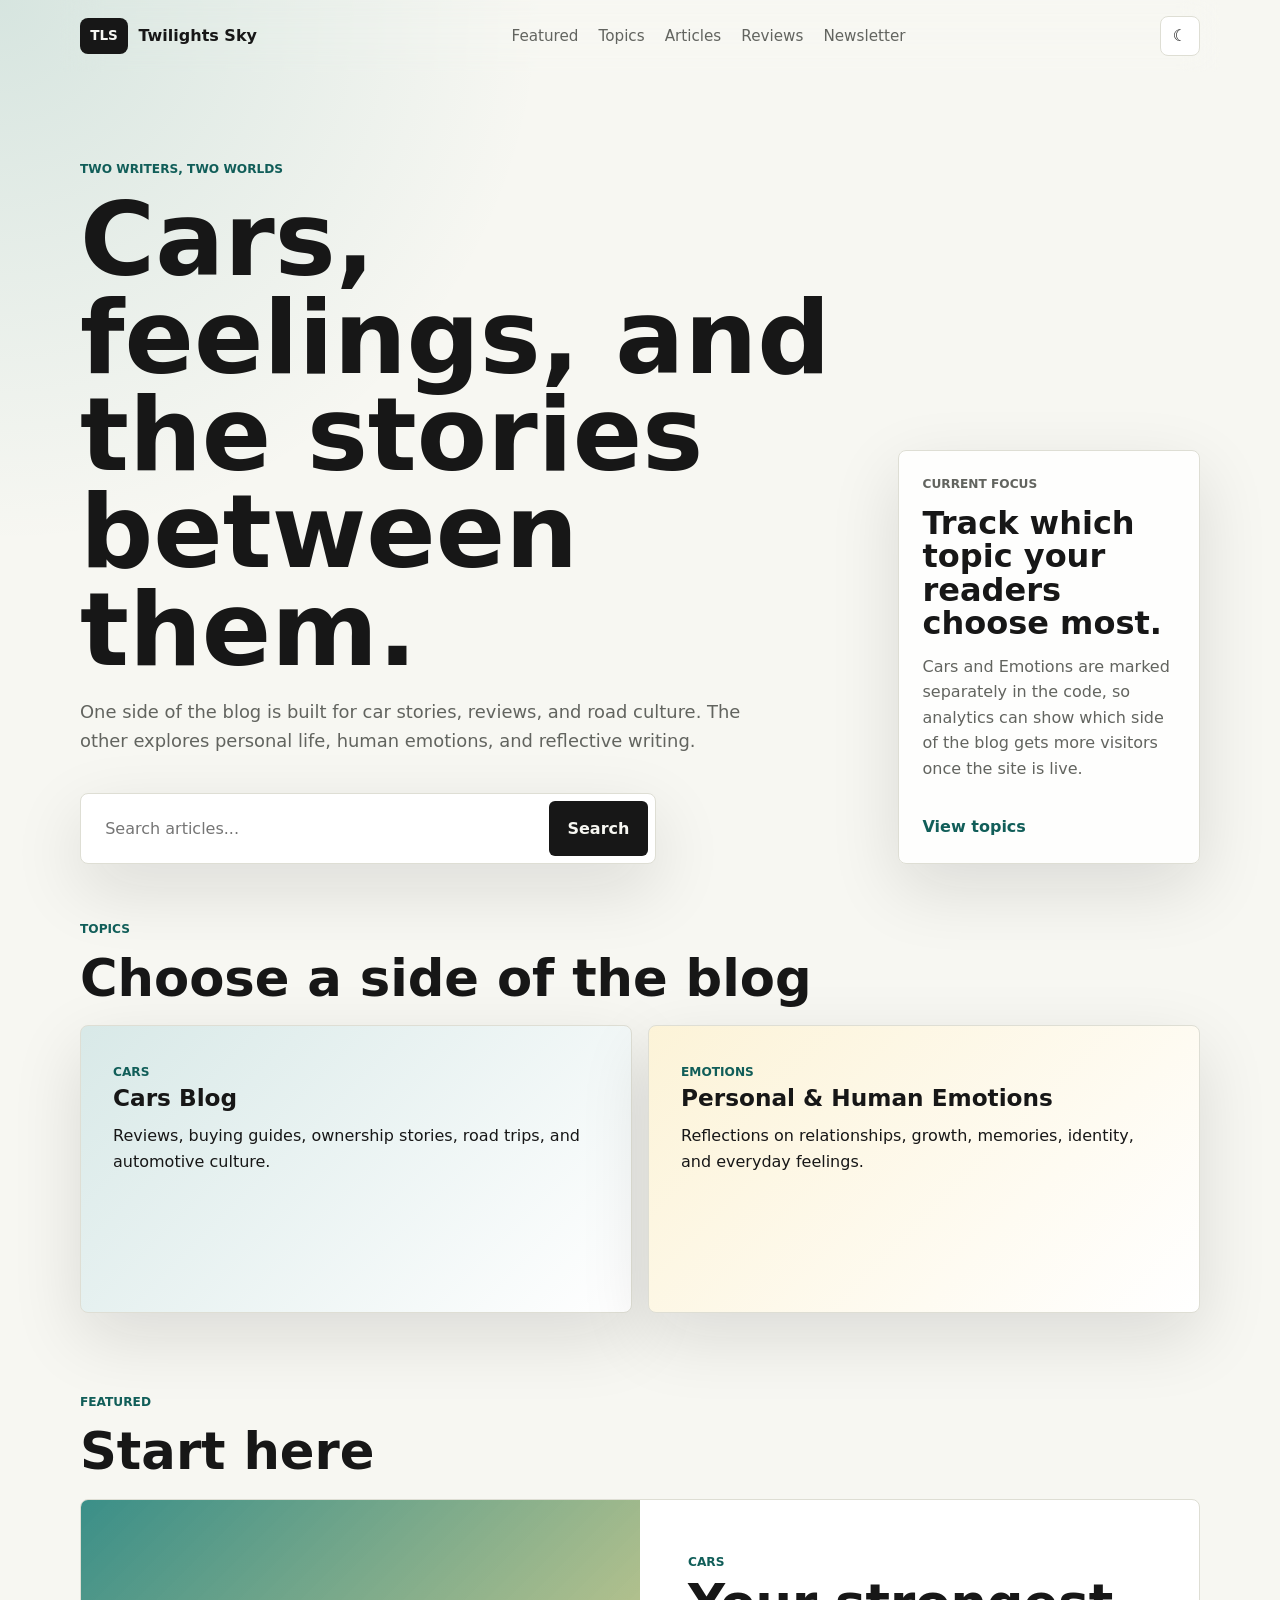
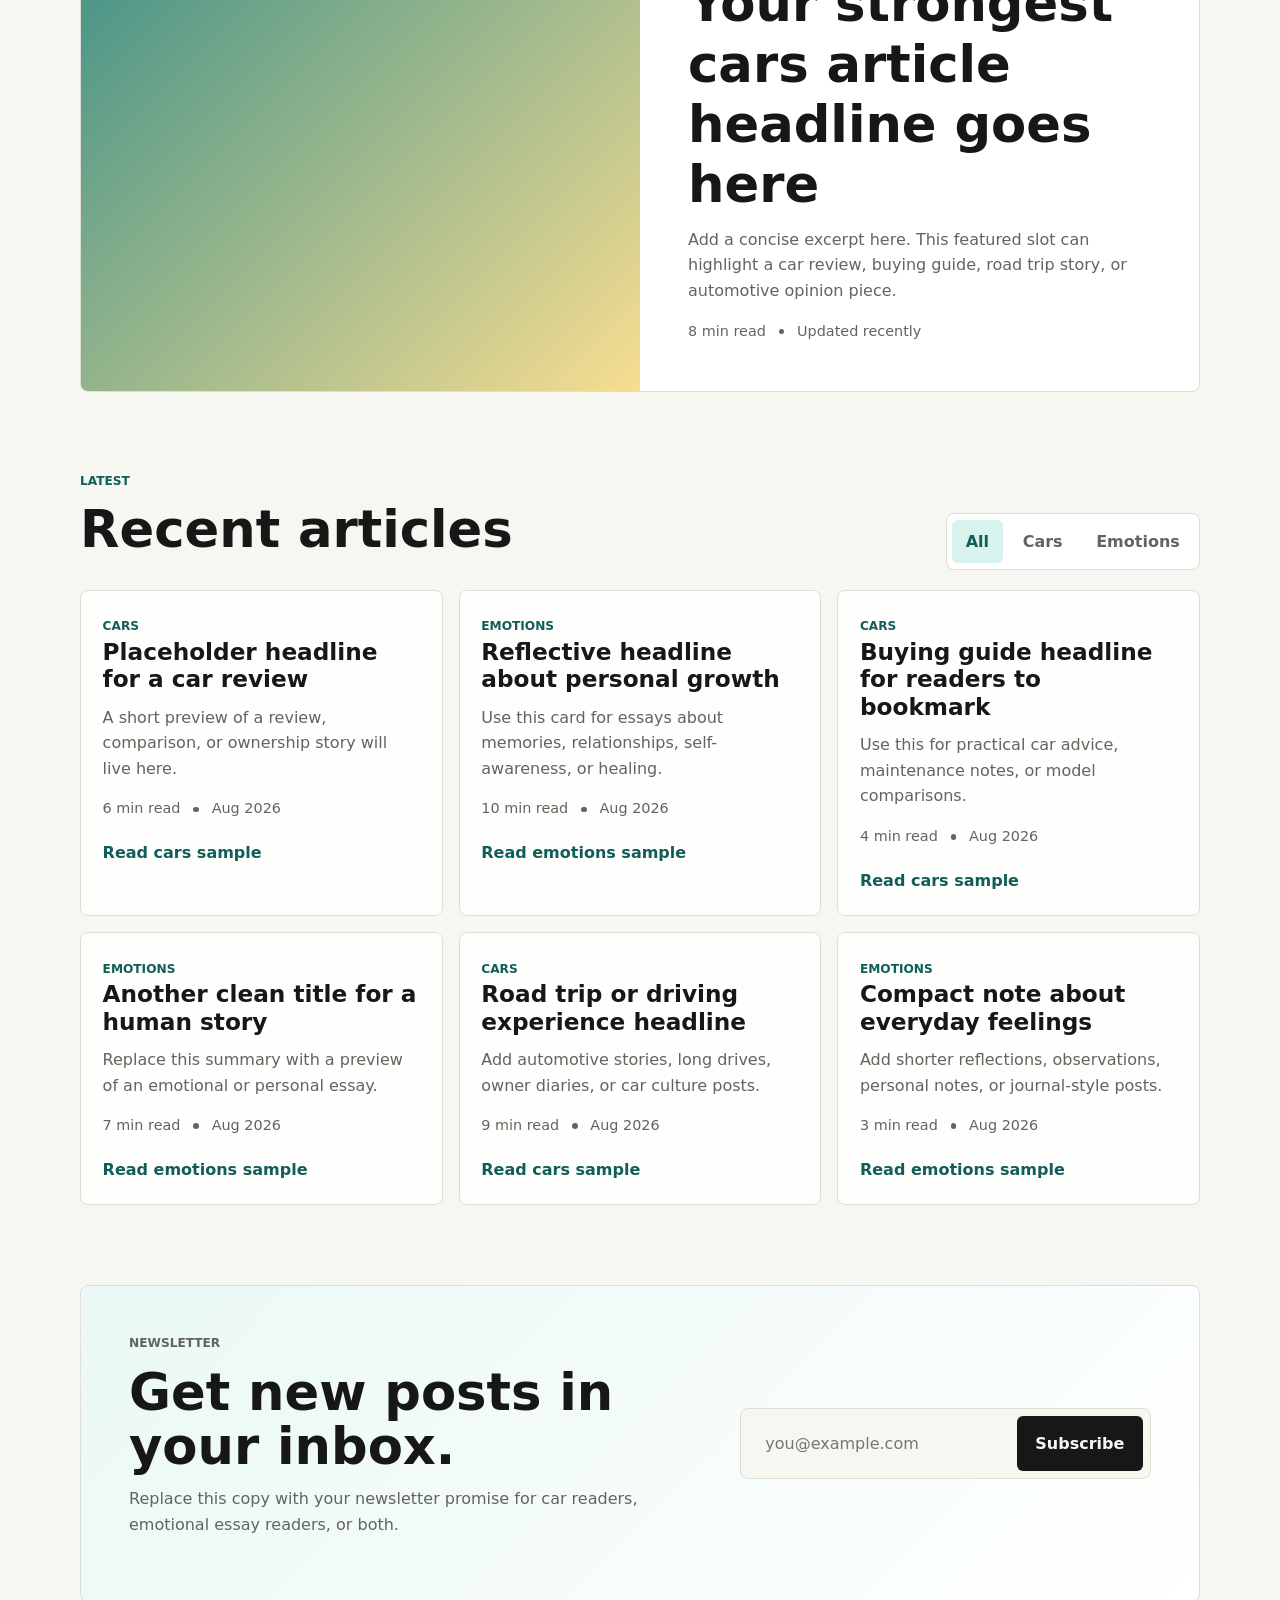
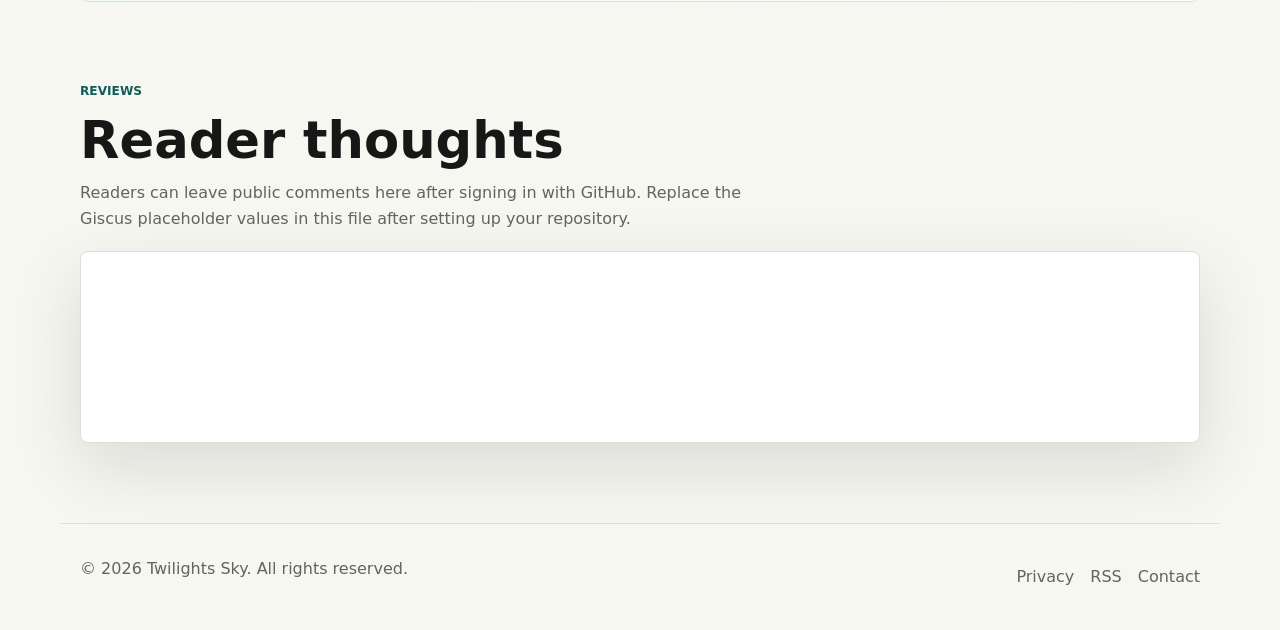
==== index.html @ c24a6c97 "Name Changed again This name is Finalized for now" ====
<!DOCTYPE html>
<html lang="en">
  <head>
    <meta charset="UTF-8" />
    <meta name="viewport" content="width=device-width, initial-scale=1.0" />
    <title>Twilights Sky</title>
    <meta
      name="description"
      content="A modern responsive blog page ready for your content."
    />
    <link rel="stylesheet" href="styles.css" />
  </head>
  <body>
    <div class="progress-bar" id="progressBar"></div>

    <header class="site-header">
      <a class="brand" href="#" aria-label="Go to homepage">
        <span class="brand-mark">TLS</span>
        <span>Twilights Sky</span>
      </a>

      <nav class="nav-links" aria-label="Main navigation">
        <a href="#featured">Featured</a>
        <a href="#topics">Topics</a>
        <a href="#articles">Articles</a>
        <a href="#reviews">Reviews</a>
        <a href="#newsletter">Newsletter</a>
      </nav>

      <button class="icon-button" id="themeToggle" type="button" aria-label="Toggle theme">
        <span aria-hidden="true">☾</span>
      </button>
    </header>

    <main>
      <section class="hero" aria-labelledby="hero-title">
        <div class="hero-content">
          <p class="eyebrow">Two writers, two worlds</p>
          <h1 id="hero-title">Cars, feelings, and the stories between them.</h1>
          <p class="hero-copy">
            One side of the blog is built for car stories, reviews, and road culture.
            The other explores personal life, human emotions, and reflective writing.
          </p>

          <form class="search-panel" role="search">
            <label class="sr-only" for="searchInput">Search articles</label>
            <input
              id="searchInput"
              type="search"
              placeholder="Search articles..."
              autocomplete="off"
            />
            <button type="submit">Search</button>
          </form>
        </div>

        <aside class="hero-card" aria-label="Featured insight">
          <p class="card-label">Current focus</p>
          <h2>Track which topic your readers choose most.</h2>
          <p>
            Cars and Emotions are marked separately in the code, so analytics can
            show which side of the blog gets more visitors once the site is live.
          </p>
          <a href="#topics" class="text-link">View topics</a>
        </aside>
      </section>

      <section class="topics-section" id="topics" aria-labelledby="topics-title">
        <div class="section-heading">
          <p class="eyebrow">Topics</p>
          <h2 id="topics-title">Choose a side of the blog</h2>
        </div>

        <div class="topic-grid">
          <a class="topic-card cars-topic" href="#articles" data-topic-link="cars">
            <span class="tag">Cars</span>
            <h3>Cars Blog</h3>
            <p>
              Reviews, buying guides, ownership stories, road trips, and automotive culture.
            </p>
          </a>

          <a class="topic-card emotions-topic" href="#articles" data-topic-link="emotions">
            <span class="tag">Emotions</span>
            <h3>Personal & Human Emotions</h3>
            <p>
              Reflections on relationships, growth, memories, identity, and everyday feelings.
            </p>
          </a>
        </div>
      </section>

      <section class="featured" id="featured" aria-labelledby="featured-title">
        <div class="section-heading">
          <p class="eyebrow">Featured</p>
          <h2 id="featured-title">Start here</h2>
        </div>

        <article class="feature-grid">
          <div class="feature-image" role="img" aria-label="Abstract editorial image"></div>
          <div class="feature-copy">
            <span class="tag">Cars</span>
            <h3>Your strongest cars article headline goes here</h3>
            <p>
              Add a concise excerpt here. This featured slot can highlight a car
              review, buying guide, road trip story, or automotive opinion piece.
            </p>
            <div class="article-meta">
              <span>8 min read</span>
              <span>Updated recently</span>
            </div>
          </div>
        </article>
      </section>

      <section class="articles-section" id="articles" aria-labelledby="articles-title">
        <div class="section-heading row">
          <div>
            <p class="eyebrow">Latest</p>
            <h2 id="articles-title">Recent articles</h2>
          </div>

          <div class="filter-tabs" aria-label="Article filters">
            <button class="filter-button active" type="button" data-filter="all">All</button>
            <button class="filter-button" type="button" data-filter="cars">Cars</button>
            <button class="filter-button" type="button" data-filter="emotions">Emotions</button>
          </div>
        </div>

        <div class="article-grid" id="articleGrid">
          <a class="article-card" href="posts/cars-post-template.html" data-category="cars" data-topic="cars">
            <span class="tag">Cars</span>
            <h3>Placeholder headline for a car review</h3>
            <p>
              A short preview of a review, comparison, or ownership story will live here.
            </p>
            <div class="article-meta">
              <span>6 min read</span>
              <span>Aug 2026</span>
            </div>
            <span class="read-more">Read cars sample</span>
          </a>

          <a class="article-card" href="posts/emotions-post-template.html" data-category="emotions" data-topic="emotions">
            <span class="tag">Emotions</span>
            <h3>Reflective headline about personal growth</h3>
            <p>
              Use this card for essays about memories, relationships, self-awareness, or healing.
            </p>
            <div class="article-meta">
              <span>10 min read</span>
              <span>Aug 2026</span>
            </div>
            <span class="read-more">Read emotions sample</span>
          </a>

          <a class="article-card" href="posts/cars-post-template.html" data-category="cars" data-topic="cars">
            <span class="tag">Cars</span>
            <h3>Buying guide headline for readers to bookmark</h3>
            <p>
              Use this for practical car advice, maintenance notes, or model comparisons.
            </p>
            <div class="article-meta">
              <span>4 min read</span>
              <span>Aug 2026</span>
            </div>
            <span class="read-more">Read cars sample</span>
          </a>

          <a class="article-card" href="posts/emotions-post-template.html" data-category="emotions" data-topic="emotions">
            <span class="tag">Emotions</span>
            <h3>Another clean title for a human story</h3>
            <p>
              Replace this summary with a preview of an emotional or personal essay.
            </p>
            <div class="article-meta">
              <span>7 min read</span>
              <span>Aug 2026</span>
            </div>
            <span class="read-more">Read emotions sample</span>
          </a>

          <a class="article-card" href="posts/cars-post-template.html" data-category="cars" data-topic="cars">
            <span class="tag">Cars</span>
            <h3>Road trip or driving experience headline</h3>
            <p>
              Add automotive stories, long drives, owner diaries, or car culture posts.
            </p>
            <div class="article-meta">
              <span>9 min read</span>
              <span>Aug 2026</span>
            </div>
            <span class="read-more">Read cars sample</span>
          </a>

          <a class="article-card" href="posts/emotions-post-template.html" data-category="emotions" data-topic="emotions">
            <span class="tag">Emotions</span>
            <h3>Compact note about everyday feelings</h3>
            <p>
              Add shorter reflections, observations, personal notes, or journal-style posts.
            </p>
            <div class="article-meta">
              <span>3 min read</span>
              <span>Aug 2026</span>
            </div>
            <span class="read-more">Read emotions sample</span>
          </a>
        </div>

        <p class="empty-state" id="emptyState">No articles match your search.</p>
      </section>

      <section class="newsletter" id="newsletter" aria-labelledby="newsletter-title">
        <div>
          <p class="eyebrow">Newsletter</p>
          <h2 id="newsletter-title">Get new posts in your inbox.</h2>
          <p>
            Replace this copy with your newsletter promise for car readers,
            emotional essay readers, or both.
          </p>
        </div>

        <form class="newsletter-form">
          <label class="sr-only" for="emailInput">Email address</label>
          <input id="emailInput" type="email" placeholder="you@example.com" required />
          <button type="submit">Subscribe</button>
        </form>
      </section>

      <section class="reviews-section" id="reviews" aria-labelledby="reviews-title">
        <div class="section-heading">
          <p class="eyebrow">Reviews</p>
          <h2 id="reviews-title">Reader thoughts</h2>
          <p class="section-copy">
            Readers can leave public comments here after signing in with GitHub.
            Replace the Giscus placeholder values in this file after setting up your repository.
          </p>
        </div>

        <div class="giscus-wrapper">
          <script
            src="https://giscus.app/client.js"
            data-repo="YOUR_GITHUB_USERNAME/YOUR_REPOSITORY_NAME"
            data-repo-id="YOUR_REPOSITORY_ID"
            data-category="General"
            data-category-id="YOUR_DISCUSSION_CATEGORY_ID"
            data-mapping="pathname"
            data-strict="0"
            data-reactions-enabled="1"
            data-emit-metadata="0"
            data-input-position="top"
            data-theme="light"
            data-lang="en"
            crossorigin="anonymous"
            async
          ></script>
        </div>
      </section>
    </main>

    <footer class="site-footer">
      <p>© <span id="year"></span> Twilights Sky. All rights reserved.</p>
      <div class="footer-links">
        <a href="#">Privacy</a>
        <a href="#">RSS</a>
        <a href="#">Contact</a>
      </div>
    </footer>

    <script src="script.js"></script>
  </body>
</html>
---- styles.css ----
:root {
  color-scheme: light;
  --bg: #f7f7f2;
  --surface: #ffffff;
  --surface-strong: #efefe7;
  --text: #171717;
  --muted: #62645f;
  --line: #deded4;
  --accent: #0f766e;
  --accent-strong: #115e59;
  --accent-soft: #d8f3ee;
  --shadow: 0 24px 70px rgba(20, 20, 15, 0.12);
  --radius: 8px;
  --max-width: 1160px;
}

body.dark {
  color-scheme: dark;
  --bg: #101312;
  --surface: #181c1a;
  --surface-strong: #222824;
  --text: #f3f5f0;
  --muted: #a9b0aa;
  --line: #303832;
  --accent: #5eead4;
  --accent-strong: #99f6e4;
  --accent-soft: #163a35;
  --shadow: 0 24px 70px rgba(0, 0, 0, 0.32);
}

* {
  box-sizing: border-box;
}

html {
  scroll-behavior: smooth;
}

body {
  margin: 0;
  background:
    radial-gradient(circle at top left, rgba(15, 118, 110, 0.14), transparent 34rem),
    var(--bg);
  color: var(--text);
  font-family:
    Inter, ui-sans-serif, system-ui, -apple-system, BlinkMacSystemFont, "Segoe UI",
    sans-serif;
  line-height: 1.6;
}

a {
  color: inherit;
  text-decoration: none;
}

button,
input {
  font: inherit;
}

.progress-bar {
  position: fixed;
  top: 0;
  left: 0;
  z-index: 20;
  width: 0%;
  height: 4px;
  background: var(--accent);
}

.site-header {
  position: sticky;
  top: 0;
  z-index: 10;
  display: flex;
  align-items: center;
  justify-content: space-between;
  gap: 1rem;
  max-width: var(--max-width);
  margin: 0 auto;
  padding: 1rem 1.25rem;
  backdrop-filter: blur(18px);
}

.brand,
.nav-links,
.footer-links,
.article-meta,
.filter-tabs {
  display: flex;
  align-items: center;
}

.brand {
  gap: 0.65rem;
  font-weight: 800;
}

.brand-mark {
  display: grid;
  width: 3rem;
  height: 2.25rem;
  place-items: center;
  border-radius: var(--radius);
  background: var(--text);
  color: var(--bg);
  font-size: 0.85rem;
}

.nav-links {
  gap: 1.25rem;
  color: var(--muted);
  font-size: 0.95rem;
}

.nav-links a:hover,
.footer-links a:hover,
.text-link:hover {
  color: var(--accent-strong);
}

.icon-button {
  display: grid;
  width: 2.5rem;
  height: 2.5rem;
  place-items: center;
  border: 1px solid var(--line);
  border-radius: var(--radius);
  background: var(--surface);
  color: var(--text);
  cursor: pointer;
}

main,
.site-footer {
  max-width: var(--max-width);
  margin: 0 auto;
  padding: 0 1.25rem;
}

.hero {
  display: grid;
  grid-template-columns: minmax(0, 1.45fr) minmax(18rem, 0.55fr);
  gap: 1.25rem;
  align-items: stretch;
  min-height: calc(100vh - 5.5rem);
  padding: 5.5rem 0 3.5rem;
}

.hero-content {
  display: flex;
  flex-direction: column;
  justify-content: center;
}

.eyebrow,
.card-label,
.tag {
  margin: 0 0 0.75rem;
  color: var(--accent-strong);
  font-size: 0.76rem;
  font-weight: 800;
  letter-spacing: 0;
  text-transform: uppercase;
}

h1,
h2,
h3,
p {
  margin-top: 0;
}

h1 {
  max-width: 13ch;
  margin-bottom: 1.25rem;
  font-size: clamp(3.25rem, 8vw, 6.75rem);
  line-height: 0.95;
}

h2 {
  margin-bottom: 0.8rem;
  font-size: clamp(2rem, 4vw, 3.4rem);
  line-height: 1.05;
}

h3 {
  margin-bottom: 0.75rem;
  font-size: 1.45rem;
  line-height: 1.18;
}

.hero-copy {
  max-width: 42rem;
  color: var(--muted);
  font-size: 1.12rem;
}

.search-panel,
.newsletter-form {
  display: flex;
  gap: 0.65rem;
  width: 100%;
}

.search-panel {
  max-width: 36rem;
  margin-top: 1.25rem;
  padding: 0.45rem;
  border: 1px solid var(--line);
  border-radius: var(--radius);
  background: var(--surface);
  box-shadow: var(--shadow);
}

input {
  min-width: 0;
  width: 100%;
  border: 1px solid transparent;
  border-radius: calc(var(--radius) - 2px);
  background: transparent;
  color: var(--text);
  outline: none;
  padding: 0.85rem 1rem;
}

input:focus {
  border-color: var(--accent);
}

button[type="submit"],
.filter-button {
  border: 0;
  border-radius: calc(var(--radius) - 2px);
  cursor: pointer;
  font-weight: 800;
}

button[type="submit"] {
  background: var(--text);
  color: var(--bg);
  padding: 0.85rem 1.15rem;
}

.hero-card,
.article-card,
.newsletter {
  border: 1px solid var(--line);
  border-radius: var(--radius);
  background: color-mix(in srgb, var(--surface) 88%, transparent);
}

.hero-card {
  align-self: end;
  min-height: 23rem;
  padding: 1.5rem;
  box-shadow: var(--shadow);
}

.hero-card h2 {
  font-size: 2rem;
}

.hero-card p,
.feature-copy p,
.article-card p,
.newsletter p,
.section-copy {
  color: var(--muted);
}

.text-link {
  display: inline-flex;
  margin-top: 1rem;
  color: var(--accent-strong);
  font-weight: 800;
}

.topics-section,
.featured,
.articles-section,
.newsletter,
.reviews-section {
  margin-bottom: 5rem;
}

.section-heading {
  margin-bottom: 1.25rem;
}

.section-heading.row {
  display: flex;
  align-items: end;
  justify-content: space-between;
  gap: 1rem;
}

.topic-grid {
  display: grid;
  grid-template-columns: repeat(2, minmax(0, 1fr));
  gap: 1rem;
}

.topic-card {
  min-height: 18rem;
  padding: clamp(1.4rem, 4vw, 2rem);
  border: 1px solid var(--line);
  border-radius: var(--radius);
  background: var(--surface);
  box-shadow: var(--shadow);
  transition:
    transform 180ms ease,
    border-color 180ms ease;
}

.topic-card:hover {
  transform: translateY(-4px);
  border-color: color-mix(in srgb, var(--accent) 45%, var(--line));
}

.cars-topic {
  background:
    linear-gradient(135deg, rgba(15, 118, 110, 0.16), transparent),
    var(--surface);
}

.emotions-topic {
  background:
    linear-gradient(135deg, rgba(242, 201, 76, 0.22), transparent),
    var(--surface);
}

.feature-grid {
  display: grid;
  grid-template-columns: minmax(0, 1fr) minmax(0, 1fr);
  overflow: hidden;
  border: 1px solid var(--line);
  border-radius: var(--radius);
  background: var(--surface);
}

.feature-image {
  min-height: 25rem;
  background:
    linear-gradient(135deg, rgba(15, 118, 110, 0.82), rgba(242, 201, 76, 0.62)),
    url("https://images.unsplash.com/photo-1499750310107-5fef28a66643?auto=format&fit=crop&w=1400&q=80");
  background-position: center;
  background-size: cover;
}

.feature-copy {
  align-self: center;
  padding: clamp(1.5rem, 5vw, 3rem);
}

.feature-copy h3 {
  font-size: clamp(2rem, 4vw, 3.5rem);
}

.article-meta {
  gap: 0.8rem;
  color: var(--muted);
  font-size: 0.9rem;
}

.article-meta span + span::before {
  content: "";
  display: inline-block;
  width: 0.35rem;
  height: 0.35rem;
  margin-right: 0.8rem;
  border-radius: 999px;
  background: var(--muted);
  vertical-align: middle;
}

.filter-tabs {
  flex-wrap: wrap;
  gap: 0.4rem;
  padding: 0.35rem;
  border: 1px solid var(--line);
  border-radius: var(--radius);
  background: var(--surface);
}

.filter-button {
  background: transparent;
  color: var(--muted);
  padding: 0.55rem 0.85rem;
}

.filter-button.active,
.filter-button:hover {
  background: var(--accent-soft);
  color: var(--accent-strong);
}

.article-grid {
  display: grid;
  grid-template-columns: repeat(3, minmax(0, 1fr));
  gap: 1rem;
}

.article-card {
  display: block;
  min-height: 16rem;
  padding: 1.35rem;
  transition:
    transform 180ms ease,
    border-color 180ms ease,
    box-shadow 180ms ease;
}

.read-more {
  display: inline-flex;
  margin-top: 1.25rem;
  color: var(--accent-strong);
  font-weight: 800;
}

.article-card:hover {
  transform: translateY(-4px);
  border-color: color-mix(in srgb, var(--accent) 45%, var(--line));
  box-shadow: var(--shadow);
}

.article-card.hidden {
  display: none;
}

.empty-state {
  display: none;
  margin-top: 1rem;
  color: var(--muted);
}

.empty-state.visible {
  display: block;
}

.newsletter {
  display: grid;
  grid-template-columns: minmax(0, 1fr) minmax(18rem, 0.7fr);
  gap: 1.5rem;
  align-items: center;
  padding: clamp(1.5rem, 5vw, 3rem);
  background:
    linear-gradient(135deg, color-mix(in srgb, var(--accent-soft) 55%, transparent), transparent),
    var(--surface);
}

.newsletter-form {
  padding: 0.45rem;
  border: 1px solid var(--line);
  border-radius: var(--radius);
  background: var(--bg);
}

.reviews-section {
  scroll-margin-top: 5rem;
}

.section-copy {
  max-width: 42rem;
}

.giscus-wrapper {
  min-height: 12rem;
  padding: clamp(1rem, 3vw, 1.5rem);
  border: 1px solid var(--line);
  border-radius: var(--radius);
  background: var(--surface);
  box-shadow: var(--shadow);
}

.post-page {
  max-width: 920px;
  padding-top: 4rem;
  padding-bottom: 5rem;
}

.post-article {
  padding: clamp(1.5rem, 5vw, 3rem);
  border: 1px solid var(--line);
  border-radius: var(--radius);
  background: var(--surface);
  box-shadow: var(--shadow);
}

.post-article h1 {
  max-width: 11ch;
}

.back-link {
  display: inline-flex;
  align-items: center;
  gap: 0.45rem;
  margin-bottom: 2rem;
  color: var(--accent-strong);
  font-weight: 800;
}

.post-meta {
  margin-bottom: 1.5rem;
}

.post-intro {
  color: var(--muted);
  font-size: 1.2rem;
}

.post-cover {
  min-height: 22rem;
  margin: 2rem 0;
  border-radius: var(--radius);
  background-position: center;
  background-size: cover;
}

.cars-cover {
  background:
    linear-gradient(135deg, rgba(15, 118, 110, 0.72), rgba(23, 23, 23, 0.32)),
    url("https://images.unsplash.com/photo-1503736334956-4c8f8e92946d?auto=format&fit=crop&w=1400&q=80");
}

.emotions-cover {
  background:
    linear-gradient(135deg, rgba(242, 201, 76, 0.5), rgba(15, 118, 110, 0.5)),
    url("https://images.unsplash.com/photo-1490730141103-6cac27aaab94?auto=format&fit=crop&w=1400&q=80");
}

.post-content {
  max-width: 720px;
}

.post-content h2 {
  margin-top: 2rem;
  font-size: clamp(1.6rem, 3vw, 2.2rem);
}

.post-content p {
  color: var(--muted);
  font-size: 1.08rem;
}

.site-footer {
  display: flex;
  align-items: center;
  justify-content: space-between;
  gap: 1rem;
  padding-top: 2rem;
  padding-bottom: 2rem;
  color: var(--muted);
  border-top: 1px solid var(--line);
}

.footer-links {
  gap: 1rem;
}

.sr-only {
  position: absolute;
  width: 1px;
  height: 1px;
  overflow: hidden;
  clip: rect(0, 0, 0, 0);
  white-space: nowrap;
}

@media (max-width: 860px) {
  .site-header {
    flex-wrap: wrap;
  }

  .nav-links {
    order: 3;
    width: 100%;
    justify-content: space-between;
  }

  .hero,
  .topic-grid,
  .feature-grid,
  .newsletter {
    grid-template-columns: 1fr;
  }

  .hero {
    min-height: auto;
    padding-top: 3.5rem;
  }

  .section-heading.row {
    align-items: start;
    flex-direction: column;
  }

  .article-grid {
    grid-template-columns: repeat(2, minmax(0, 1fr));
  }
}

@media (max-width: 620px) {
  h1 {
    font-size: 3.6rem;
  }

  .search-panel,
  .newsletter-form,
  .site-footer {
    flex-direction: column;
  }

  .article-grid {
    grid-template-columns: 1fr;
  }

  .feature-image {
    min-height: 18rem;
  }

  .post-cover {
    min-height: 16rem;
  }

  .site-footer {
    align-items: flex-start;
  }
}
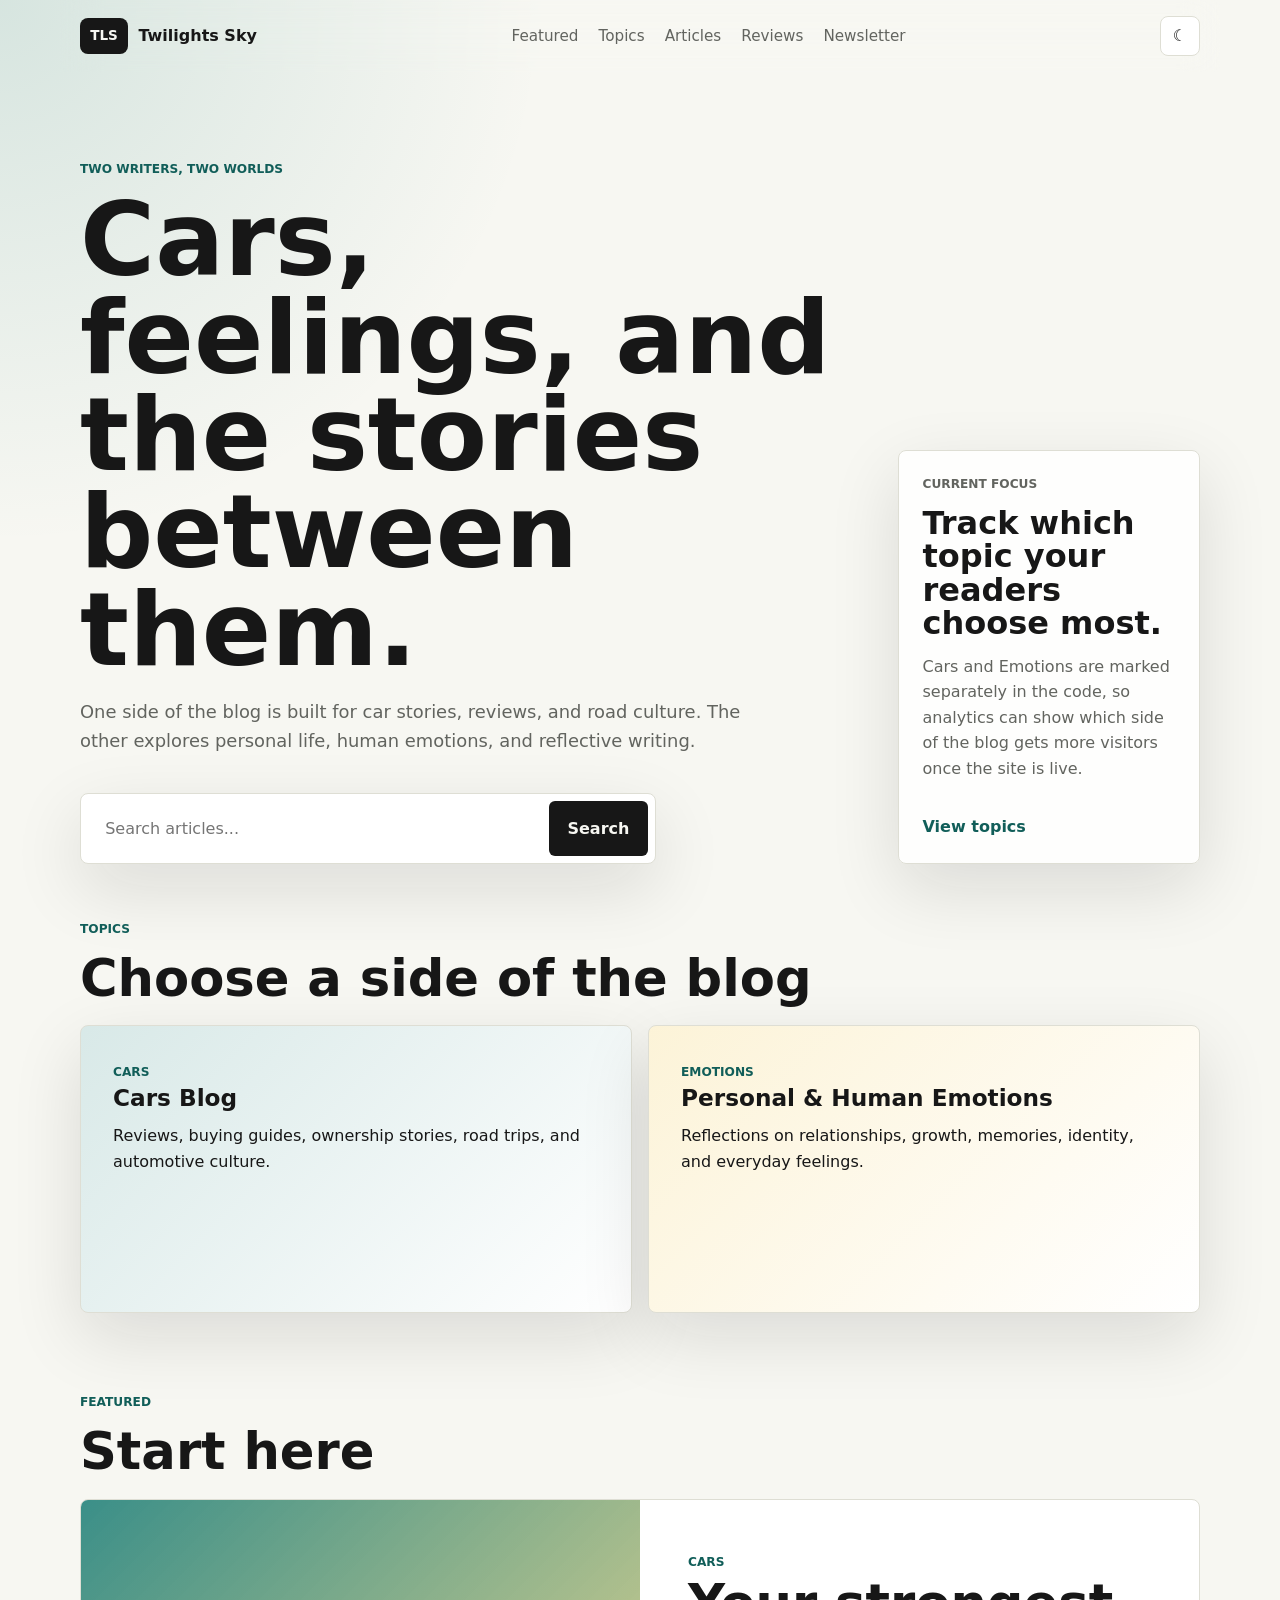
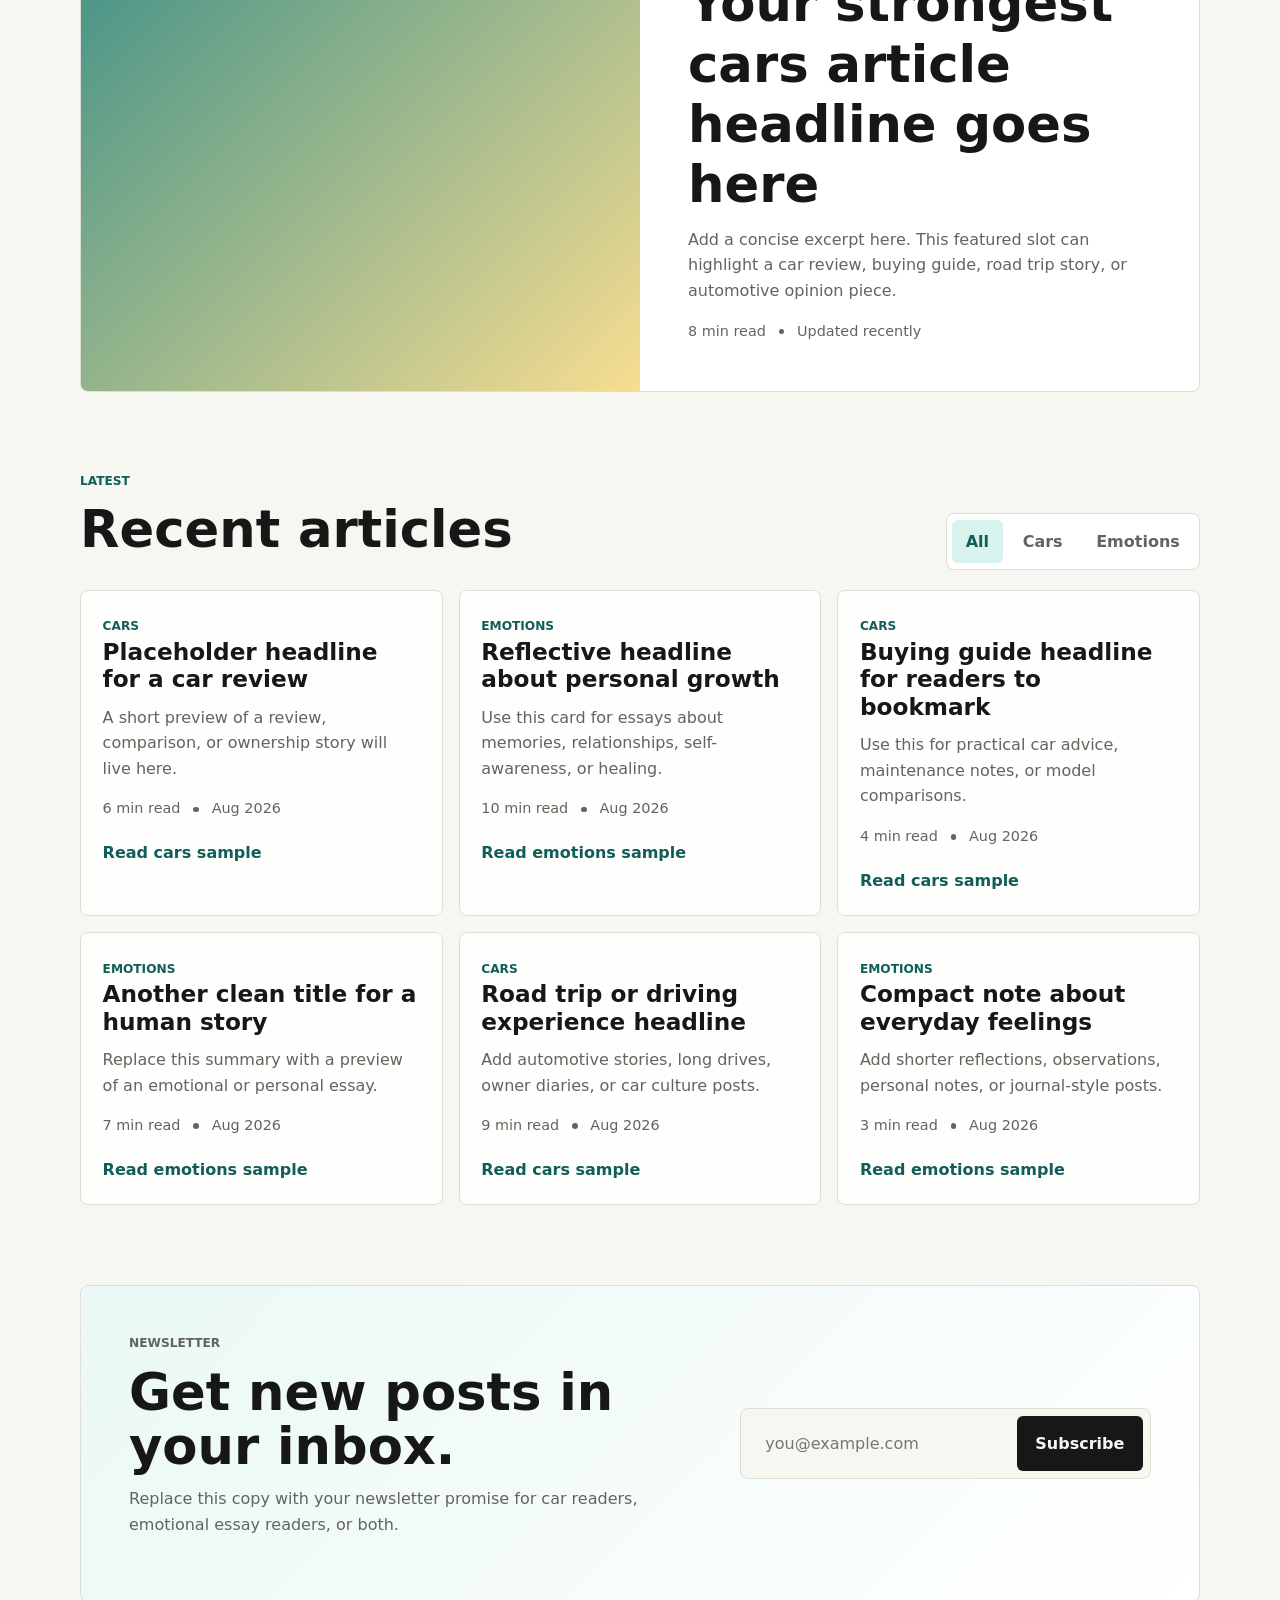
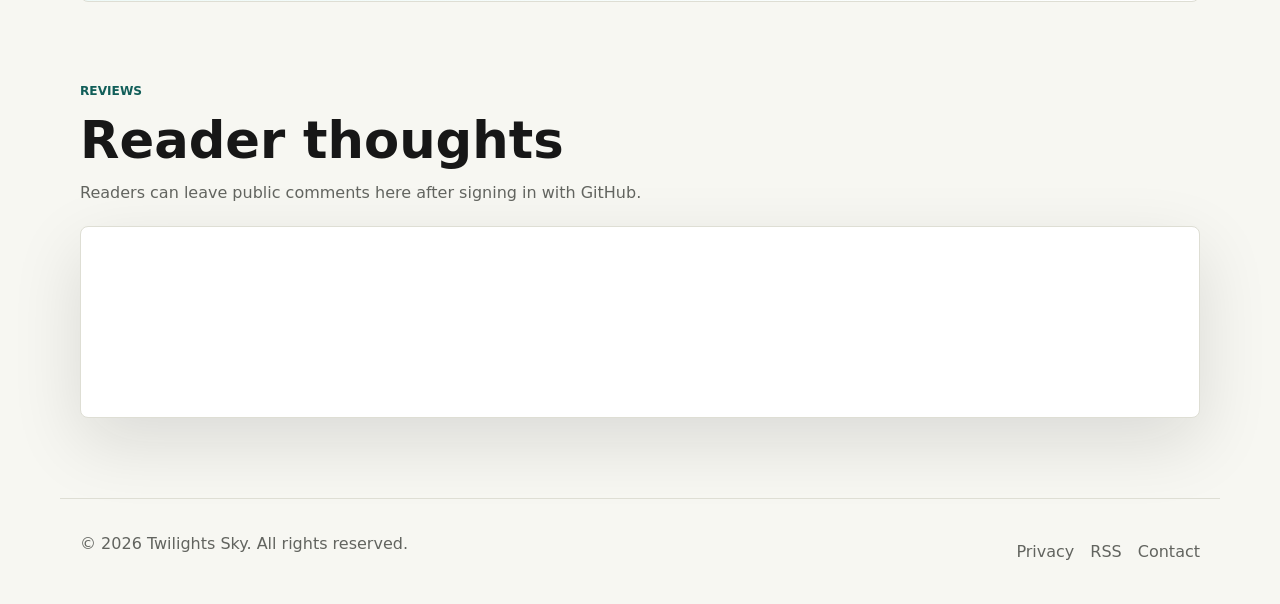
==== commit 5a4b4554: "Fix the giscus issue (6a76f1d9f65bd712e5440f09)" ====
--- a/index.html
+++ b/index.html
@@ -233,17 +233,16 @@
           <h2 id="reviews-title">Reader thoughts</h2>
           <p class="section-copy">
             Readers can leave public comments here after signing in with GitHub.
-            Replace the Giscus placeholder values in this file after setting up your repository.
           </p>
         </div>
 
         <div class="giscus-wrapper">
           <script
             src="https://giscus.app/client.js"
-            data-repo="YOUR_GITHUB_USERNAME/YOUR_REPOSITORY_NAME"
-            data-repo-id="YOUR_REPOSITORY_ID"
+            data-repo="Adithyan-kannan/Twilights-Sky"
+            data-repo-id="R_kgDOTx-eAQ"
             data-category="General"
-            data-category-id="YOUR_DISCUSSION_CATEGORY_ID"
+            data-category-id="DIC_kwDOTx-eAc4DC7RL"
             data-mapping="pathname"
             data-strict="0"
             data-reactions-enabled="1"
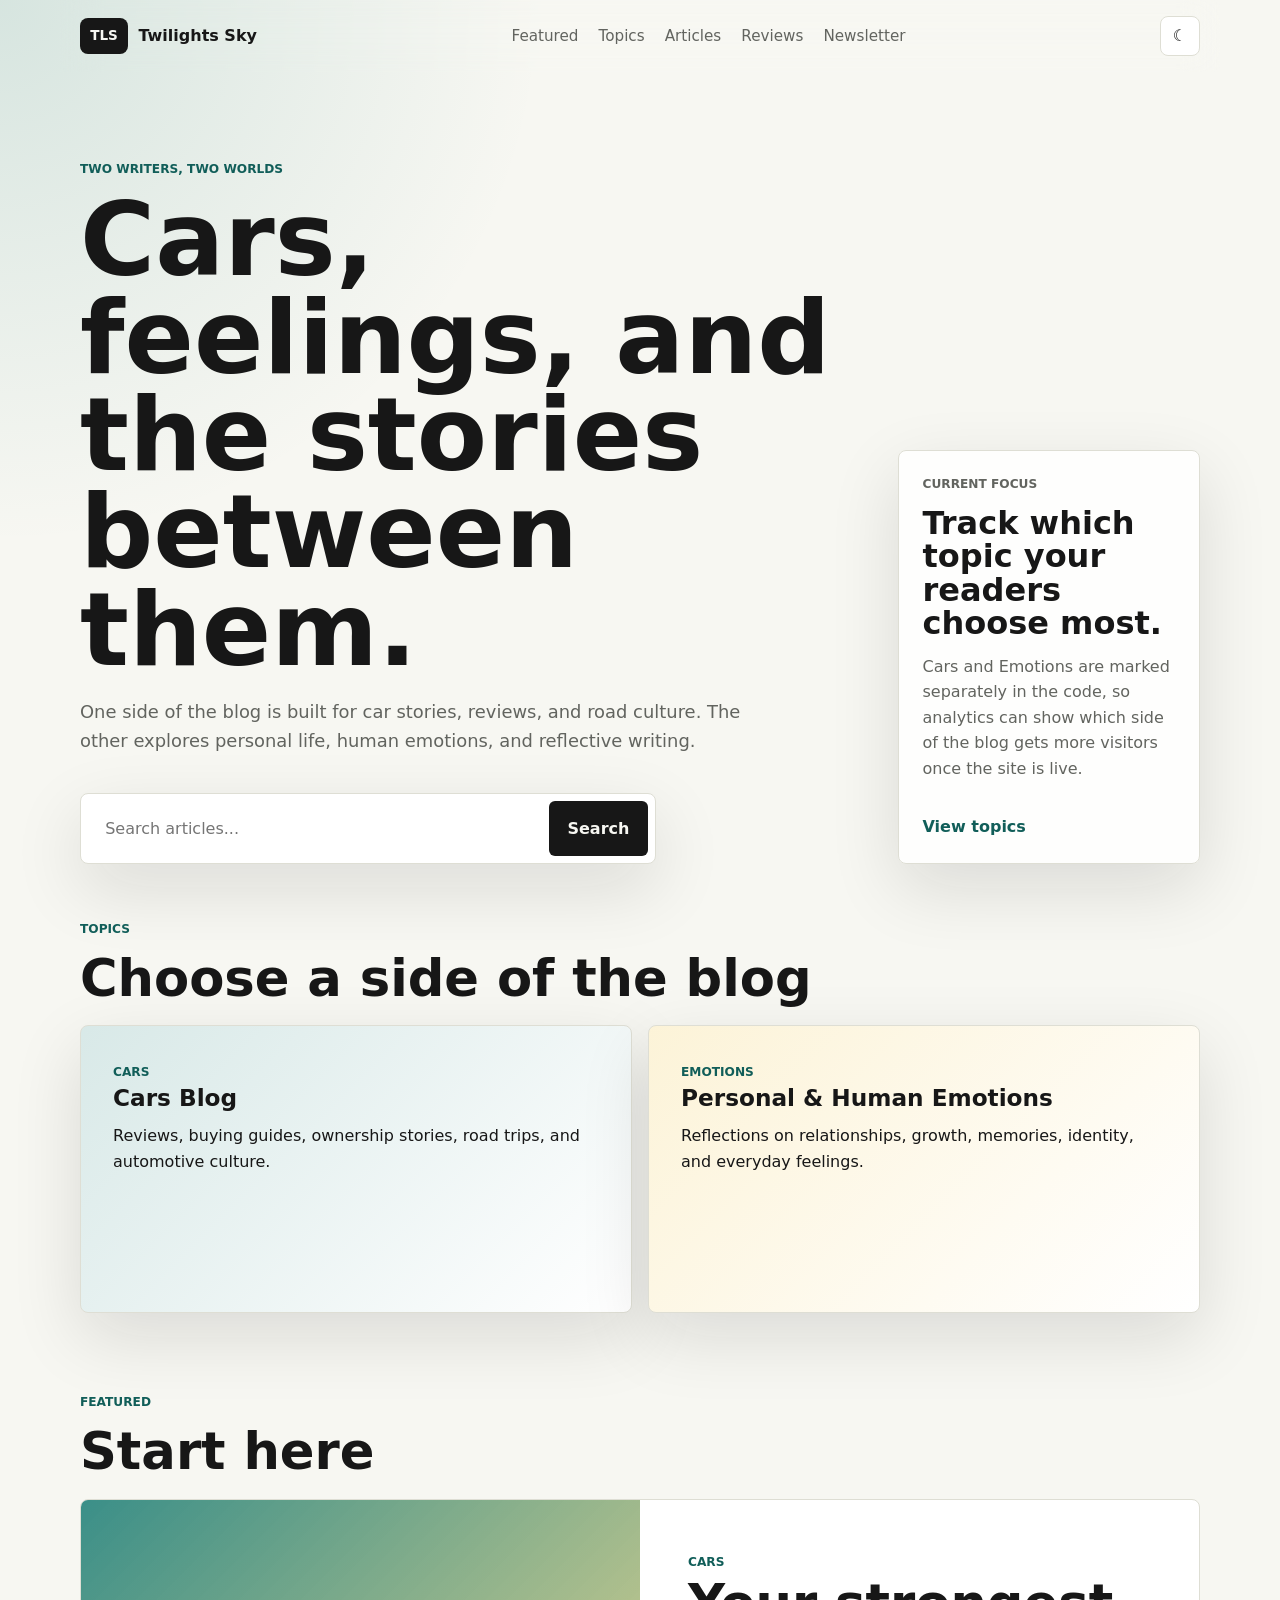
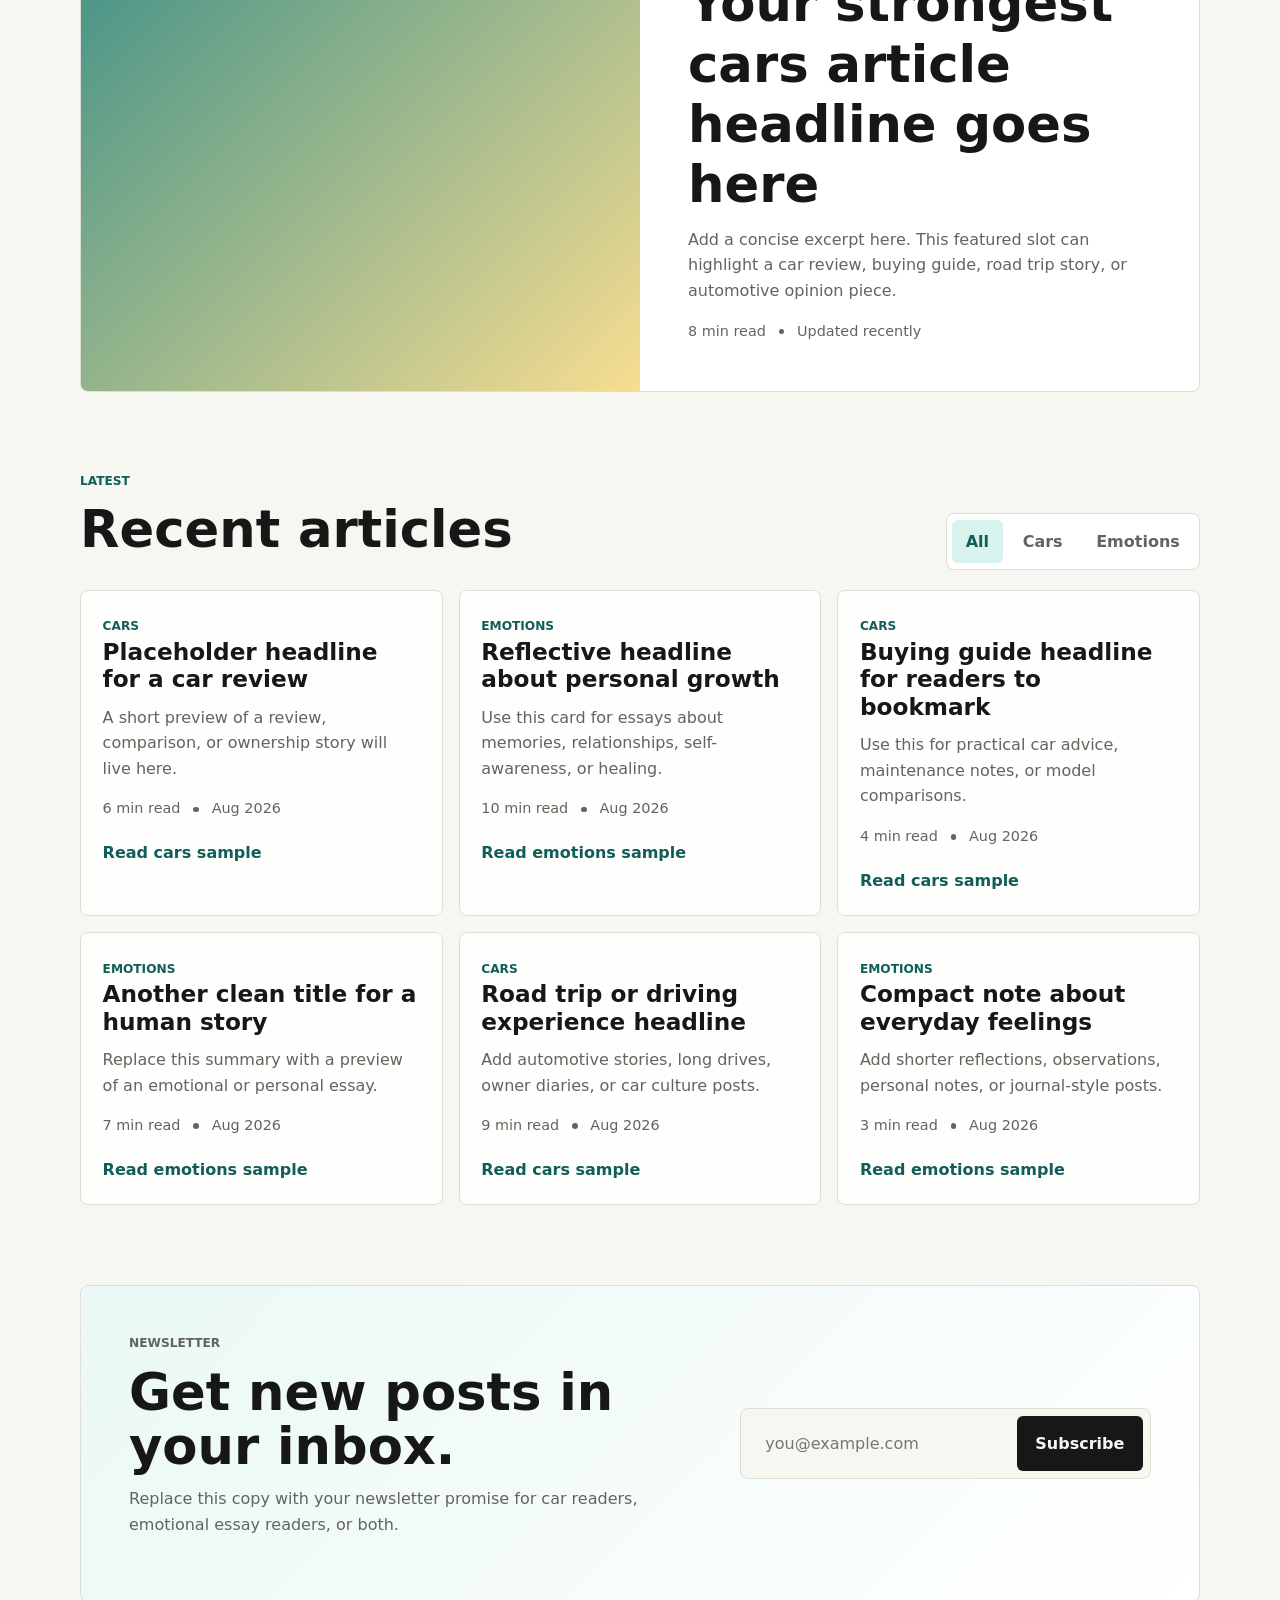
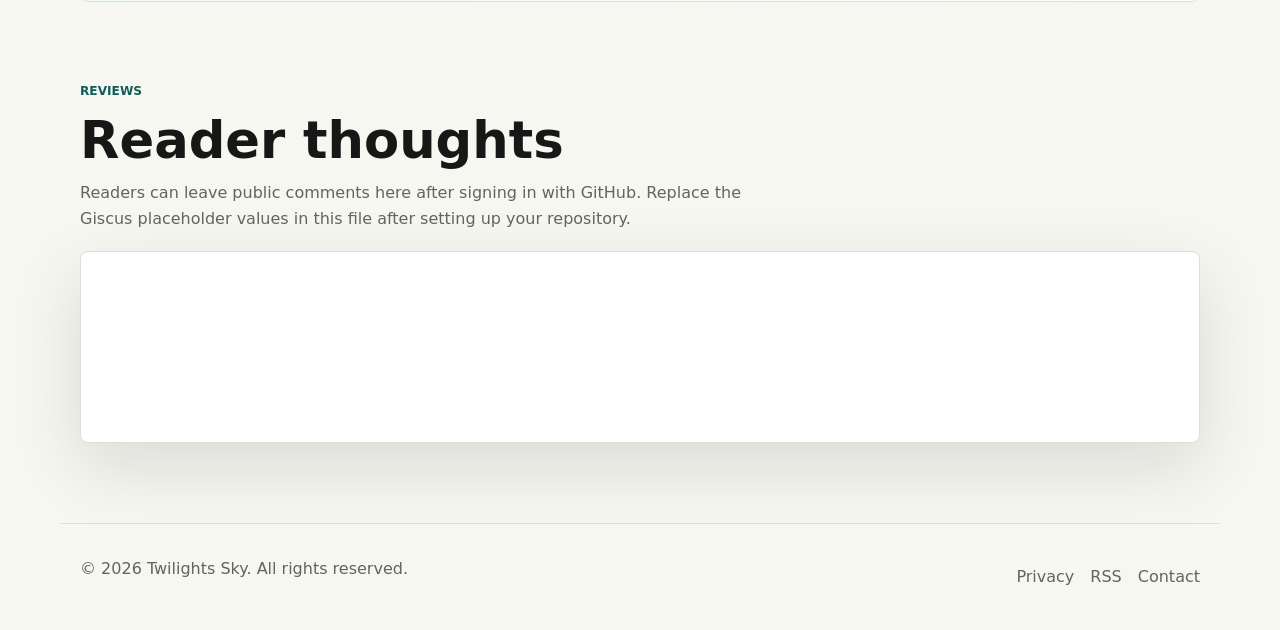
==== commit bfcdd9aa: "Implementing Review/Comments Section" ====
--- a/index.html
+++ b/index.html
@@ -233,26 +233,26 @@
           <h2 id="reviews-title">Reader thoughts</h2>
           <p class="section-copy">
             Readers can leave public comments here after signing in with GitHub.
+            Replace the Giscus placeholder values in this file after setting up your repository.
           </p>
         </div>
 
         <div class="giscus-wrapper">
-          <script
-            src="https://giscus.app/client.js"
-            data-repo="Adithyan-kannan/Twilights-Sky"
-            data-repo-id="R_kgDOTx-eAQ"
-            data-category="General"
-            data-category-id="DIC_kwDOTx-eAc4DC7RL"
-            data-mapping="pathname"
-            data-strict="0"
-            data-reactions-enabled="1"
-            data-emit-metadata="0"
-            data-input-position="top"
-            data-theme="light"
-            data-lang="en"
-            crossorigin="anonymous"
-            async
-          ></script>
+          <script src="https://giscus.app/client.js"
+          data-repo="Adithyan-kannan/Twilights-Sky"
+          data-repo-id="R_kgDOTx-eAQ"
+          data-category="Announcements"
+          data-category-id="DIC_kwDOTx-eAc4DC7RK"
+          data-mapping="pathname"
+          data-strict="0"
+          data-reactions-enabled="1"
+          data-emit-metadata="0"
+          data-input-position="bottom"
+          data-theme="preferred_color_scheme"
+          data-lang="en"
+          crossorigin="anonymous"
+          async>
+  </script>
         </div>
       </section>
     </main>
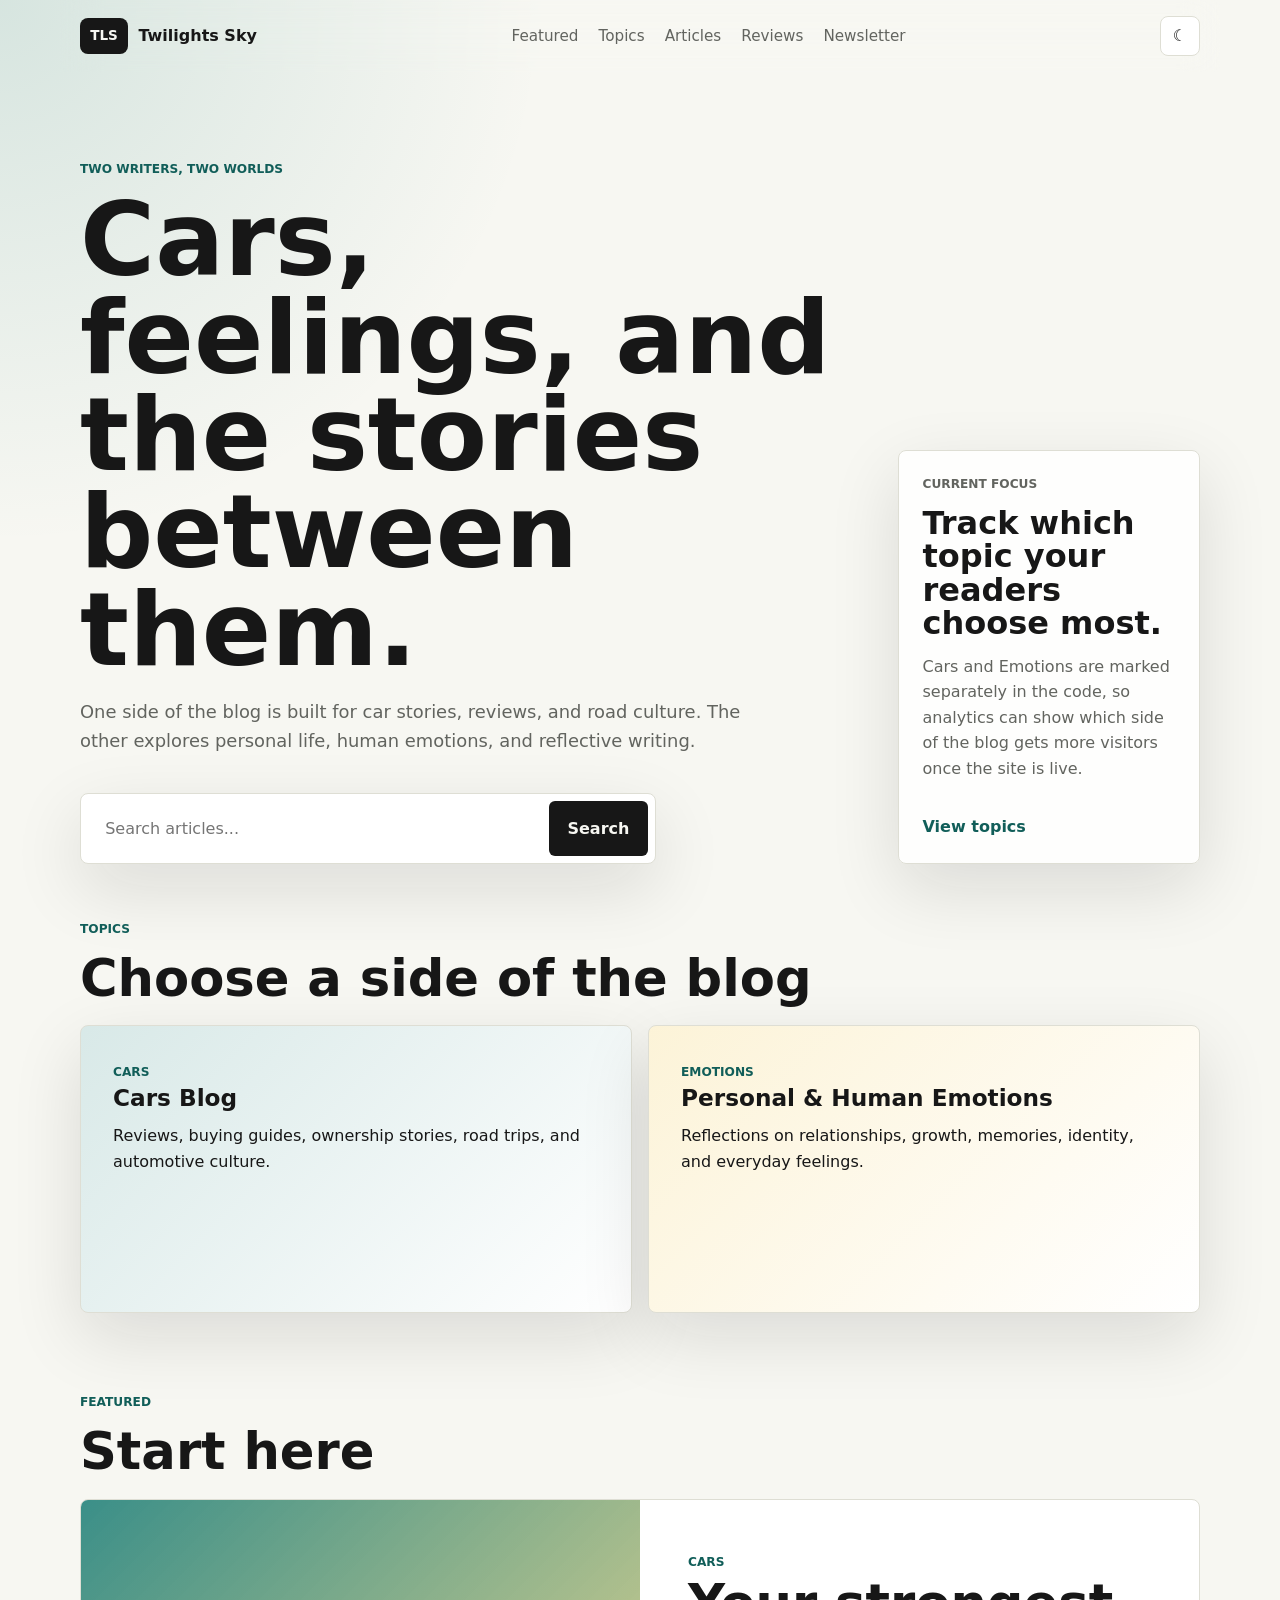
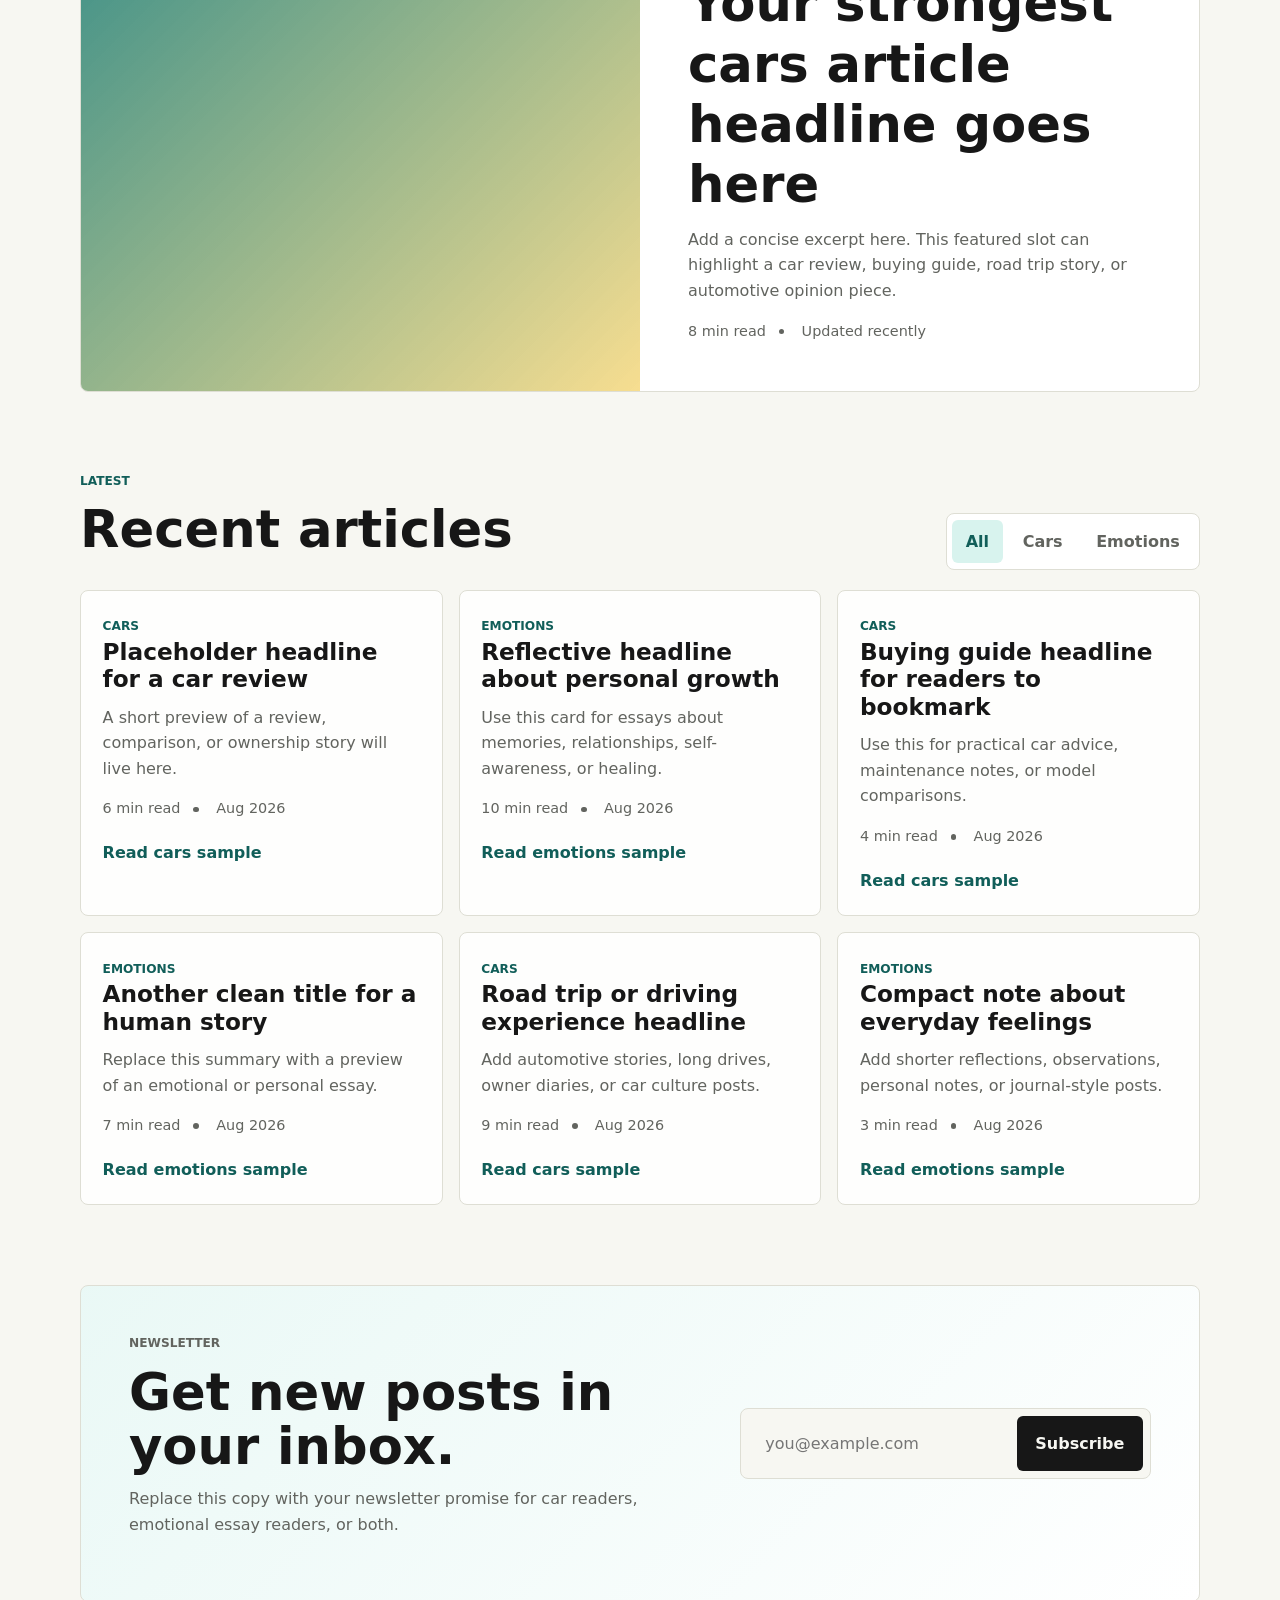
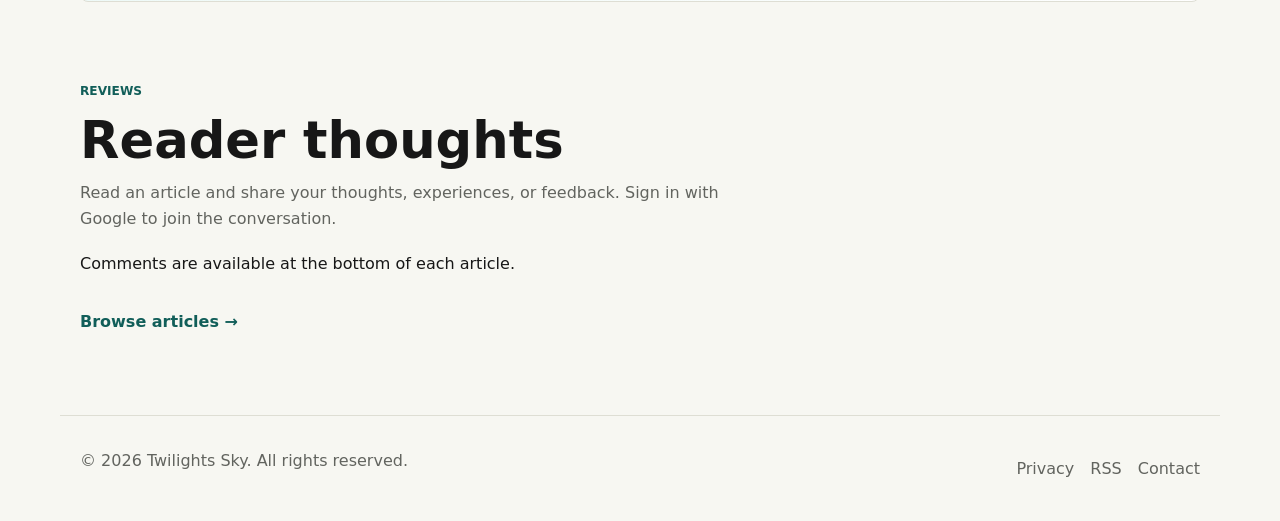
==== commit 54165497: "Implemented Firebase connection Users will be able to add comments to  blogs" ====
--- a/index.html
+++ b/index.html
@@ -3,23 +3,42 @@
   <head>
     <meta charset="UTF-8" />
     <meta name="viewport" content="width=device-width, initial-scale=1.0" />
+
     <title>Twilights Sky</title>
+
     <meta
       name="description"
-      content="A modern responsive blog page ready for your content."
+      content="A modern blog about cars, emotions, personal stories, and the experiences between them."
     />
+
     <link rel="stylesheet" href="styles.css" />
   </head>
+
   <body>
+
     <div class="progress-bar" id="progressBar"></div>
 
+
+    <!-- =========================
+         HEADER
+         ========================= -->
+
     <header class="site-header">
-      <a class="brand" href="#" aria-label="Go to homepage">
+
+      <a
+        class="brand"
+        href="#"
+        aria-label="Go to homepage"
+      >
         <span class="brand-mark">TLS</span>
         <span>Twilights Sky</span>
       </a>
 
-      <nav class="nav-links" aria-label="Main navigation">
+
+      <nav
+        class="nav-links"
+        aria-label="Main navigation"
+      >
         <a href="#featured">Featured</a>
         <a href="#topics">Topics</a>
         <a href="#articles">Articles</a>
@@ -27,245 +46,789 @@
         <a href="#newsletter">Newsletter</a>
       </nav>
 
-      <button class="icon-button" id="themeToggle" type="button" aria-label="Toggle theme">
+
+      <button
+        class="icon-button"
+        id="themeToggle"
+        type="button"
+        aria-label="Toggle theme"
+      >
         <span aria-hidden="true">☾</span>
       </button>
+
     </header>
 
+
+
+    <!-- =========================
+         MAIN CONTENT
+         ========================= -->
+
     <main>
-      <section class="hero" aria-labelledby="hero-title">
+
+
+      <!-- =========================
+           HERO
+           ========================= -->
+
+      <section
+        class="hero"
+        aria-labelledby="hero-title"
+      >
+
         <div class="hero-content">
-          <p class="eyebrow">Two writers, two worlds</p>
-          <h1 id="hero-title">Cars, feelings, and the stories between them.</h1>
+
+          <p class="eyebrow">
+            Two writers, two worlds
+          </p>
+
+
+          <h1 id="hero-title">
+            Cars, feelings, and the stories between them.
+          </h1>
+
+
           <p class="hero-copy">
-            One side of the blog is built for car stories, reviews, and road culture.
-            The other explores personal life, human emotions, and reflective writing.
-          </p>
-
-          <form class="search-panel" role="search">
-            <label class="sr-only" for="searchInput">Search articles</label>
+            One side of the blog is built for car stories, reviews,
+            and road culture. The other explores personal life,
+            human emotions, and reflective writing.
+          </p>
+
+
+          <form
+            class="search-panel"
+            role="search"
+          >
+
+            <label
+              class="sr-only"
+              for="searchInput"
+            >
+              Search articles
+            </label>
+
+
             <input
               id="searchInput"
               type="search"
               placeholder="Search articles..."
               autocomplete="off"
             />
-            <button type="submit">Search</button>
+
+
+            <button type="submit">
+              Search
+            </button>
+
           </form>
+
         </div>
 
-        <aside class="hero-card" aria-label="Featured insight">
-          <p class="card-label">Current focus</p>
-          <h2>Track which topic your readers choose most.</h2>
+
+
+        <aside
+          class="hero-card"
+          aria-label="Featured insight"
+        >
+
+          <p class="card-label">
+            Current focus
+          </p>
+
+
+          <h2>
+            Track which topic your readers choose most.
+          </h2>
+
+
           <p>
-            Cars and Emotions are marked separately in the code, so analytics can
-            show which side of the blog gets more visitors once the site is live.
-          </p>
-          <a href="#topics" class="text-link">View topics</a>
+            Cars and Emotions are marked separately in the code,
+            so analytics can show which side of the blog gets more
+            visitors once the site is live.
+          </p>
+
+
+          <a
+            href="#topics"
+            class="text-link"
+          >
+            View topics
+          </a>
+
         </aside>
+
       </section>
 
-      <section class="topics-section" id="topics" aria-labelledby="topics-title">
+
+
+      <!-- =========================
+           TOPICS
+           ========================= -->
+
+      <section
+        class="topics-section"
+        id="topics"
+        aria-labelledby="topics-title"
+      >
+
         <div class="section-heading">
-          <p class="eyebrow">Topics</p>
-          <h2 id="topics-title">Choose a side of the blog</h2>
+
+          <p class="eyebrow">
+            Topics
+          </p>
+
+
+          <h2 id="topics-title">
+            Choose a side of the blog
+          </h2>
+
         </div>
 
+
+
         <div class="topic-grid">
-          <a class="topic-card cars-topic" href="#articles" data-topic-link="cars">
-            <span class="tag">Cars</span>
-            <h3>Cars Blog</h3>
+
+
+          <!-- Cars -->
+
+          <a
+            class="topic-card cars-topic"
+            href="#articles"
+            data-topic-link="cars"
+          >
+
+            <span class="tag">
+              Cars
+            </span>
+
+
+            <h3>
+              Cars Blog
+            </h3>
+
+
             <p>
-              Reviews, buying guides, ownership stories, road trips, and automotive culture.
-            </p>
-          </a>
-
-          <a class="topic-card emotions-topic" href="#articles" data-topic-link="emotions">
-            <span class="tag">Emotions</span>
-            <h3>Personal & Human Emotions</h3>
+              Reviews, buying guides, ownership stories,
+              road trips, and automotive culture.
+            </p>
+
+          </a>
+
+
+
+          <!-- Emotions -->
+
+          <a
+            class="topic-card emotions-topic"
+            href="#articles"
+            data-topic-link="emotions"
+          >
+
+            <span class="tag">
+              Emotions
+            </span>
+
+
+            <h3>
+              Personal & Human Emotions
+            </h3>
+
+
             <p>
-              Reflections on relationships, growth, memories, identity, and everyday feelings.
-            </p>
-          </a>
+              Reflections on relationships, growth, memories,
+              identity, and everyday feelings.
+            </p>
+
+          </a>
+
         </div>
+
       </section>
 
-      <section class="featured" id="featured" aria-labelledby="featured-title">
+
+
+      <!-- =========================
+           FEATURED
+           ========================= -->
+
+      <section
+        class="featured"
+        id="featured"
+        aria-labelledby="featured-title"
+      >
+
         <div class="section-heading">
-          <p class="eyebrow">Featured</p>
-          <h2 id="featured-title">Start here</h2>
+
+          <p class="eyebrow">
+            Featured
+          </p>
+
+
+          <h2 id="featured-title">
+            Start here
+          </h2>
+
         </div>
 
+
+
         <article class="feature-grid">
-          <div class="feature-image" role="img" aria-label="Abstract editorial image"></div>
+
+          <div
+            class="feature-image"
+            role="img"
+            aria-label="Abstract editorial image"
+          ></div>
+
+
           <div class="feature-copy">
-            <span class="tag">Cars</span>
-            <h3>Your strongest cars article headline goes here</h3>
+
+            <span class="tag">
+              Cars
+            </span>
+
+
+            <h3>
+              Your strongest cars article headline goes here
+            </h3>
+
+
             <p>
-              Add a concise excerpt here. This featured slot can highlight a car
-              review, buying guide, road trip story, or automotive opinion piece.
-            </p>
+              Add a concise excerpt here. This featured slot can
+              highlight a car review, buying guide, road trip story,
+              or automotive opinion piece.
+            </p>
+
+
             <div class="article-meta">
-              <span>8 min read</span>
-              <span>Updated recently</span>
+
+              <span>
+                8 min read
+              </span>
+
+              <span>
+                Updated recently
+              </span>
+
             </div>
+
           </div>
+
         </article>
+
       </section>
 
-      <section class="articles-section" id="articles" aria-labelledby="articles-title">
+
+
+      <!-- =========================
+           ARTICLES
+           ========================= -->
+
+      <section
+        class="articles-section"
+        id="articles"
+        aria-labelledby="articles-title"
+      >
+
         <div class="section-heading row">
+
           <div>
-            <p class="eyebrow">Latest</p>
-            <h2 id="articles-title">Recent articles</h2>
+
+            <p class="eyebrow">
+              Latest
+            </p>
+
+
+            <h2 id="articles-title">
+              Recent articles
+            </h2>
+
           </div>
 
-          <div class="filter-tabs" aria-label="Article filters">
-            <button class="filter-button active" type="button" data-filter="all">All</button>
-            <button class="filter-button" type="button" data-filter="cars">Cars</button>
-            <button class="filter-button" type="button" data-filter="emotions">Emotions</button>
+
+
+          <div
+            class="filter-tabs"
+            aria-label="Article filters"
+          >
+
+            <button
+              class="filter-button active"
+              type="button"
+              data-filter="all"
+            >
+              All
+            </button>
+
+
+            <button
+              class="filter-button"
+              type="button"
+              data-filter="cars"
+            >
+              Cars
+            </button>
+
+
+            <button
+              class="filter-button"
+              type="button"
+              data-filter="emotions"
+            >
+              Emotions
+            </button>
+
           </div>
+
         </div>
 
-        <div class="article-grid" id="articleGrid">
-          <a class="article-card" href="posts/cars-post-template.html" data-category="cars" data-topic="cars">
-            <span class="tag">Cars</span>
-            <h3>Placeholder headline for a car review</h3>
+
+
+        <div
+          class="article-grid"
+          id="articleGrid"
+        >
+
+
+          <!-- Cars article -->
+
+          <a
+            class="article-card"
+            href="posts/cars-post-template.html"
+            data-category="cars"
+            data-topic="cars"
+          >
+
+            <span class="tag">
+              Cars
+            </span>
+
+
+            <h3>
+              Placeholder headline for a car review
+            </h3>
+
+
             <p>
-              A short preview of a review, comparison, or ownership story will live here.
-            </p>
+              A short preview of a review, comparison,
+              or ownership story will live here.
+            </p>
+
+
             <div class="article-meta">
-              <span>6 min read</span>
-              <span>Aug 2026</span>
+
+              <span>
+                6 min read
+              </span>
+
+              <span>
+                Aug 2026
+              </span>
+
             </div>
-            <span class="read-more">Read cars sample</span>
-          </a>
-
-          <a class="article-card" href="posts/emotions-post-template.html" data-category="emotions" data-topic="emotions">
-            <span class="tag">Emotions</span>
-            <h3>Reflective headline about personal growth</h3>
+
+
+            <span class="read-more">
+              Read cars sample
+            </span>
+
+          </a>
+
+
+
+          <!-- Emotions article -->
+
+          <a
+            class="article-card"
+            href="posts/emotions-post-template.html"
+            data-category="emotions"
+            data-topic="emotions"
+          >
+
+            <span class="tag">
+              Emotions
+            </span>
+
+
+            <h3>
+              Reflective headline about personal growth
+            </h3>
+
+
             <p>
-              Use this card for essays about memories, relationships, self-awareness, or healing.
-            </p>
+              Use this card for essays about memories,
+              relationships, self-awareness, or healing.
+            </p>
+
+
             <div class="article-meta">
-              <span>10 min read</span>
-              <span>Aug 2026</span>
+
+              <span>
+                10 min read
+              </span>
+
+              <span>
+                Aug 2026
+              </span>
+
             </div>
-            <span class="read-more">Read emotions sample</span>
-          </a>
-
-          <a class="article-card" href="posts/cars-post-template.html" data-category="cars" data-topic="cars">
-            <span class="tag">Cars</span>
-            <h3>Buying guide headline for readers to bookmark</h3>
+
+
+            <span class="read-more">
+              Read emotions sample
+            </span>
+
+          </a>
+
+
+
+          <!-- Cars article -->
+
+          <a
+            class="article-card"
+            href="posts/cars-post-template.html"
+            data-category="cars"
+            data-topic="cars"
+          >
+
+            <span class="tag">
+              Cars
+            </span>
+
+
+            <h3>
+              Buying guide headline for readers to bookmark
+            </h3>
+
+
             <p>
-              Use this for practical car advice, maintenance notes, or model comparisons.
-            </p>
+              Use this for practical car advice,
+              maintenance notes, or model comparisons.
+            </p>
+
+
             <div class="article-meta">
-              <span>4 min read</span>
-              <span>Aug 2026</span>
+
+              <span>
+                4 min read
+              </span>
+
+              <span>
+                Aug 2026
+              </span>
+
             </div>
-            <span class="read-more">Read cars sample</span>
-          </a>
-
-          <a class="article-card" href="posts/emotions-post-template.html" data-category="emotions" data-topic="emotions">
-            <span class="tag">Emotions</span>
-            <h3>Another clean title for a human story</h3>
+
+
+            <span class="read-more">
+              Read cars sample
+            </span>
+
+          </a>
+
+
+
+          <!-- Emotions article -->
+
+          <a
+            class="article-card"
+            href="posts/emotions-post-template.html"
+            data-category="emotions"
+            data-topic="emotions"
+          >
+
+            <span class="tag">
+              Emotions
+            </span>
+
+
+            <h3>
+              Another clean title for a human story
+            </h3>
+
+
             <p>
-              Replace this summary with a preview of an emotional or personal essay.
-            </p>
+              Replace this summary with a preview
+              of an emotional or personal essay.
+            </p>
+
+
             <div class="article-meta">
-              <span>7 min read</span>
-              <span>Aug 2026</span>
+
+              <span>
+                7 min read
+              </span>
+
+              <span>
+                Aug 2026
+              </span>
+
             </div>
-            <span class="read-more">Read emotions sample</span>
-          </a>
-
-          <a class="article-card" href="posts/cars-post-template.html" data-category="cars" data-topic="cars">
-            <span class="tag">Cars</span>
-            <h3>Road trip or driving experience headline</h3>
+
+
+            <span class="read-more">
+              Read emotions sample
+            </span>
+
+          </a>
+
+
+
+          <!-- Cars article -->
+
+          <a
+            class="article-card"
+            href="posts/cars-post-template.html"
+            data-category="cars"
+            data-topic="cars"
+          >
+
+            <span class="tag">
+              Cars
+            </span>
+
+
+            <h3>
+              Road trip or driving experience headline
+            </h3>
+
+
             <p>
-              Add automotive stories, long drives, owner diaries, or car culture posts.
-            </p>
+              Add automotive stories, long drives,
+              owner diaries, or car culture posts.
+            </p>
+
+
             <div class="article-meta">
-              <span>9 min read</span>
-              <span>Aug 2026</span>
+
+              <span>
+                9 min read
+              </span>
+
+              <span>
+                Aug 2026
+              </span>
+
             </div>
-            <span class="read-more">Read cars sample</span>
-          </a>
-
-          <a class="article-card" href="posts/emotions-post-template.html" data-category="emotions" data-topic="emotions">
-            <span class="tag">Emotions</span>
-            <h3>Compact note about everyday feelings</h3>
+
+
+            <span class="read-more">
+              Read cars sample
+            </span>
+
+          </a>
+
+
+
+          <!-- Emotions article -->
+
+          <a
+            class="article-card"
+            href="posts/emotions-post-template.html"
+            data-category="emotions"
+            data-topic="emotions"
+          >
+
+            <span class="tag">
+              Emotions
+            </span>
+
+
+            <h3>
+              Compact note about everyday feelings
+            </h3>
+
+
             <p>
-              Add shorter reflections, observations, personal notes, or journal-style posts.
-            </p>
+              Add shorter reflections, observations,
+              personal notes, or journal-style posts.
+            </p>
+
+
             <div class="article-meta">
-              <span>3 min read</span>
-              <span>Aug 2026</span>
+
+              <span>
+                3 min read
+              </span>
+
+              <span>
+                Aug 2026
+              </span>
+
             </div>
-            <span class="read-more">Read emotions sample</span>
-          </a>
+
+
+            <span class="read-more">
+              Read emotions sample
+            </span>
+
+          </a>
+
         </div>
 
-        <p class="empty-state" id="emptyState">No articles match your search.</p>
+
+
+        <p
+          class="empty-state"
+          id="emptyState"
+        >
+          No articles match your search.
+        </p>
+
       </section>
 
-      <section class="newsletter" id="newsletter" aria-labelledby="newsletter-title">
+
+
+      <!-- =========================
+           NEWSLETTER
+           ========================= -->
+
+      <section
+        class="newsletter"
+        id="newsletter"
+        aria-labelledby="newsletter-title"
+      >
+
         <div>
-          <p class="eyebrow">Newsletter</p>
-          <h2 id="newsletter-title">Get new posts in your inbox.</h2>
+
+          <p class="eyebrow">
+            Newsletter
+          </p>
+
+
+          <h2 id="newsletter-title">
+            Get new posts in your inbox.
+          </h2>
+
+
           <p>
-            Replace this copy with your newsletter promise for car readers,
-            emotional essay readers, or both.
-          </p>
+            Replace this copy with your newsletter promise
+            for car readers, emotional essay readers, or both.
+          </p>
+
         </div>
 
+
         <form class="newsletter-form">
-          <label class="sr-only" for="emailInput">Email address</label>
-          <input id="emailInput" type="email" placeholder="you@example.com" required />
-          <button type="submit">Subscribe</button>
+
+          <label
+            class="sr-only"
+            for="emailInput"
+          >
+            Email address
+          </label>
+
+
+          <input
+            id="emailInput"
+            type="email"
+            placeholder="you@example.com"
+            required
+          />
+
+
+          <button type="submit">
+            Subscribe
+          </button>
+
         </form>
+
       </section>
 
-      <section class="reviews-section" id="reviews" aria-labelledby="reviews-title">
+
+
+      <!-- =========================
+           REVIEWS / COMMENTS INFO
+           ========================= -->
+
+      <section
+        class="reviews-section"
+        id="reviews"
+        aria-labelledby="reviews-title"
+      >
+
         <div class="section-heading">
-          <p class="eyebrow">Reviews</p>
-          <h2 id="reviews-title">Reader thoughts</h2>
+
+          <p class="eyebrow">
+            Reviews
+          </p>
+
+
+          <h2 id="reviews-title">
+            Reader thoughts
+          </h2>
+
+
           <p class="section-copy">
-            Readers can leave public comments here after signing in with GitHub.
-            Replace the Giscus placeholder values in this file after setting up your repository.
-          </p>
+            Read an article and share your thoughts,
+            experiences, or feedback. Sign in with Google
+            to join the conversation.
+          </p>
+
         </div>
 
-        <div class="giscus-wrapper">
-          <script src="https://giscus.app/client.js"
-          data-repo="Adithyan-kannan/Twilights-Sky"
-          data-repo-id="R_kgDOTx-eAQ"
-          data-category="Announcements"
-          data-category-id="DIC_kwDOTx-eAc4DC7RK"
-          data-mapping="pathname"
-          data-strict="0"
-          data-reactions-enabled="1"
-          data-emit-metadata="0"
-          data-input-position="bottom"
-          data-theme="preferred_color_scheme"
-          data-lang="en"
-          crossorigin="anonymous"
-          async>
-  </script>
+
+        <div class="reviews-cta">
+
+          <p>
+            Comments are available at the bottom of each article.
+          </p>
+
+
+          <a
+            href="#articles"
+            class="text-link"
+          >
+            Browse articles →
+          </a>
+
         </div>
+
       </section>
+
     </main>
 
+
+
+    <!-- =========================
+         FOOTER
+         ========================= -->
+
     <footer class="site-footer">
-      <p>© <span id="year"></span> Twilights Sky. All rights reserved.</p>
+
+      <p>
+        © <span id="year"></span> Twilights Sky.
+        All rights reserved.
+      </p>
+
+
       <div class="footer-links">
-        <a href="#">Privacy</a>
-        <a href="#">RSS</a>
-        <a href="#">Contact</a>
+
+        <a href="#">
+          Privacy
+        </a>
+
+
+        <a href="#">
+          RSS
+        </a>
+
+
+        <a href="#">
+          Contact
+        </a>
+
       </div>
+
     </footer>
 
+
+
+    <!-- =========================
+         MAIN JAVASCRIPT
+         ========================= -->
+
     <script src="script.js"></script>
+
   </body>
-</html>
+</html>
--- a/styles.css
+++ b/styles.css
@@ -473,6 +473,16 @@
   box-shadow: var(--shadow);
 }
 
+.comments-section {
+  margin-top: 3rem;
+  padding-top: 2rem;
+  border-top: 1px solid var(--line);
+}
+
+.comments-section h2 {
+  margin-bottom: 1.25rem;
+}
+
 .post-page {
   max-width: 920px;
   padding-top: 4rem;
@@ -627,3 +637,143 @@
     align-items: flex-start;
   }
 }
+
+/* ========================================
+   FIREBASE COMMENTS
+   ======================================== */
+
+   .comments-section {
+    margin-top: 4rem;
+    padding-top: 3rem;
+    border-top: 1px solid var(--border-color, #ddd);
+  }
+  
+  .comments-intro {
+    margin-bottom: 2rem;
+    color: var(--muted-text, #666);
+  }
+  
+  .comments-wrapper {
+    max-width: 760px;
+  }
+  
+  .comments-login {
+    padding: 1.5rem;
+    border: 1px solid var(--border-color, #ddd);
+    border-radius: 12px;
+    text-align: center;
+  }
+  
+  .google-signin-button {
+    padding: 0.8rem 1.2rem;
+    border: none;
+    border-radius: 8px;
+    cursor: pointer;
+    font-weight: 600;
+  }
+  
+  .comments-form {
+    margin-bottom: 2rem;
+  }
+  
+  .user-info {
+    display: flex;
+    align-items: center;
+    gap: 0.75rem;
+    margin-bottom: 1rem;
+  }
+  
+  .user-photo {
+    width: 42px;
+    height: 42px;
+    border-radius: 50%;
+    object-fit: cover;
+  }
+  
+  .sign-out-button {
+    display: block;
+    margin-top: 0.25rem;
+    padding: 0;
+    border: none;
+    background: none;
+    cursor: pointer;
+    font-size: 0.85rem;
+  }
+  
+  #commentText {
+    width: 100%;
+    box-sizing: border-box;
+    resize: vertical;
+    padding: 1rem;
+    border: 1px solid var(--border-color, #ddd);
+    border-radius: 10px;
+    font: inherit;
+  }
+  
+  .comment-form-footer {
+    display: flex;
+    align-items: center;
+    justify-content: space-between;
+    margin-top: 0.75rem;
+  }
+  
+  #postComment {
+    padding: 0.7rem 1.1rem;
+    border: none;
+    border-radius: 8px;
+    cursor: pointer;
+    font-weight: 600;
+  }
+  
+  #postComment:disabled {
+    opacity: 0.6;
+    cursor: not-allowed;
+  }
+  
+  #commentMessage {
+    margin-top: 0.75rem;
+    font-size: 0.9rem;
+  }
+  
+  .comment {
+    padding: 1.25rem 0;
+    border-bottom: 1px solid var(--border-color, #ddd);
+  }
+  
+  .comment-header {
+    display: flex;
+    align-items: center;
+    gap: 0.75rem;
+  }
+  
+  .comment-avatar {
+    width: 40px;
+    height: 40px;
+    border-radius: 50%;
+    object-fit: cover;
+  }
+  
+  .comment-header small {
+    display: block;
+    margin-top: 0.2rem;
+    opacity: 0.65;
+    font-size: 0.8rem;
+  }
+  
+  .comment-text {
+    margin: 0.9rem 0 0;
+    line-height: 1.6;
+    white-space: pre-wrap;
+  }
+  
+  .comment-actions {
+    margin-top: 0.75rem;
+  }
+  
+  .comment-actions button {
+    padding: 0;
+    border: none;
+    background: none;
+    cursor: pointer;
+    font-size: 0.85rem;
+  }
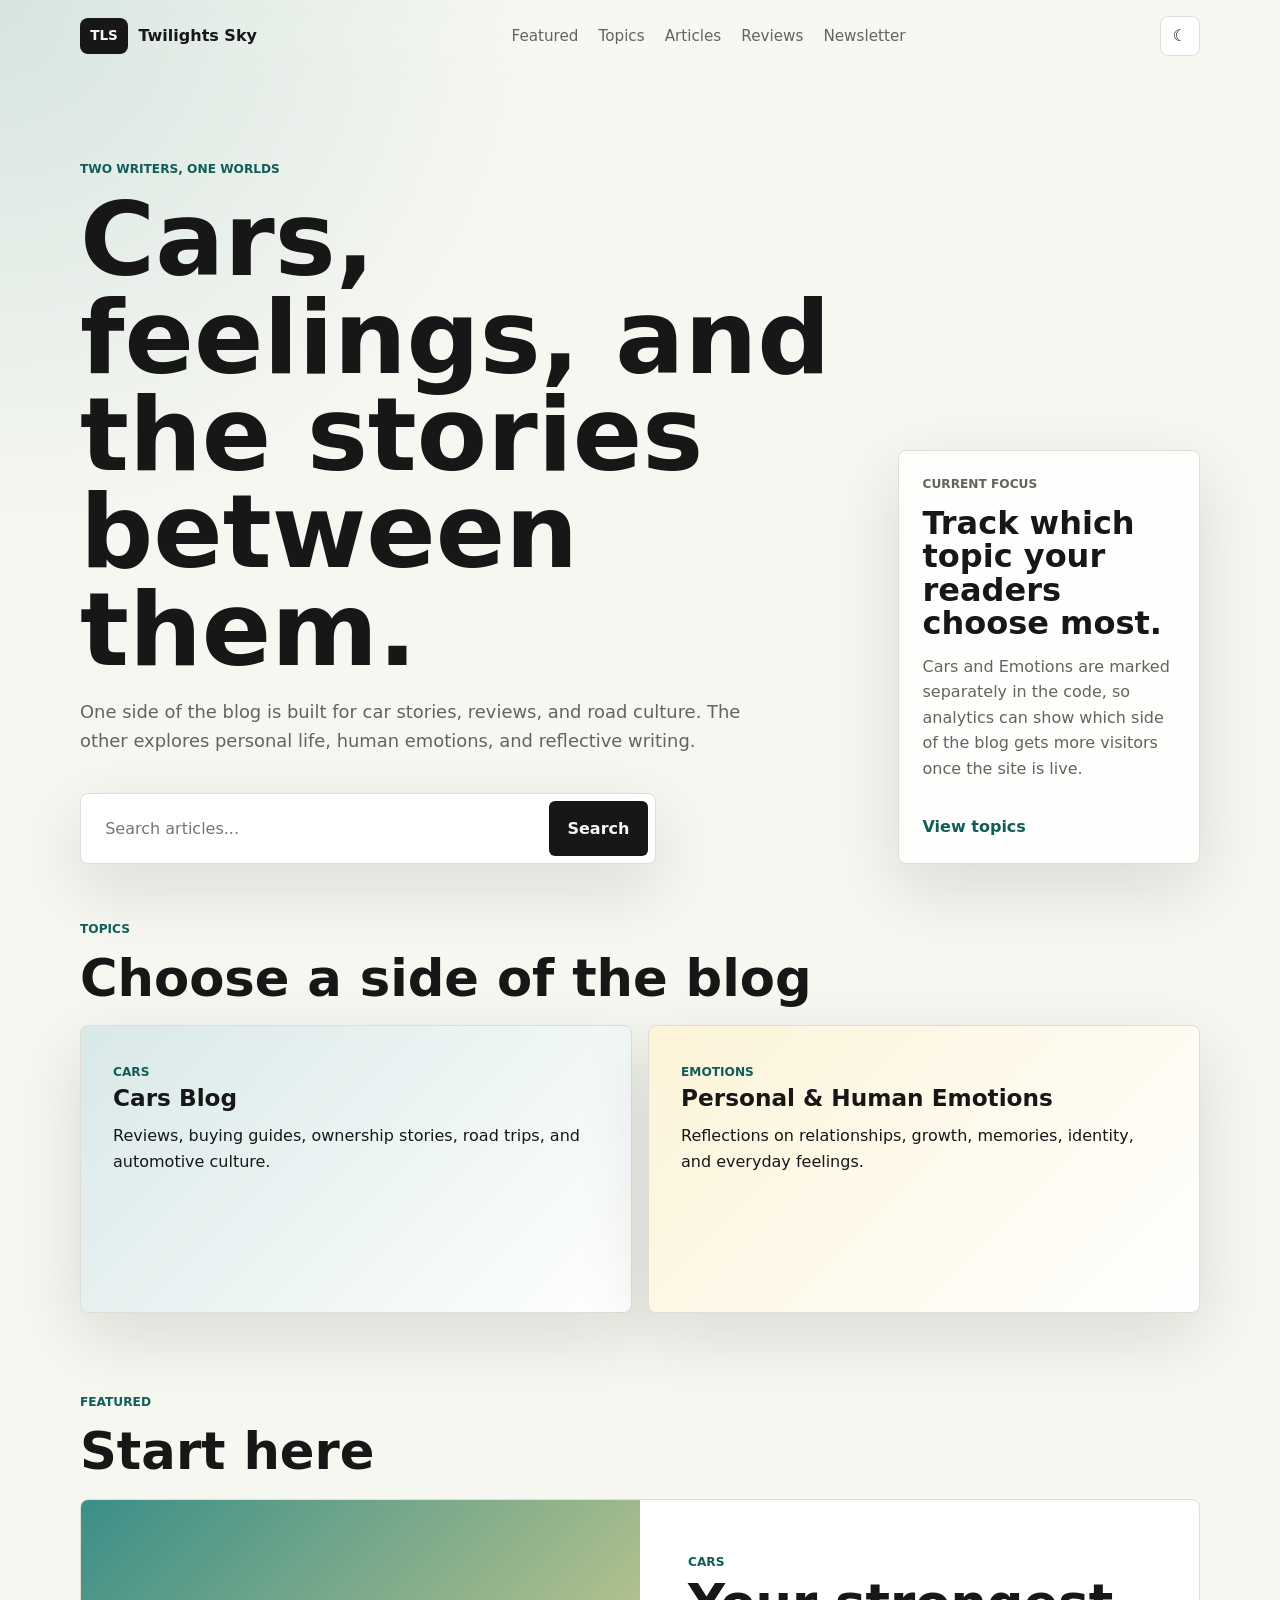
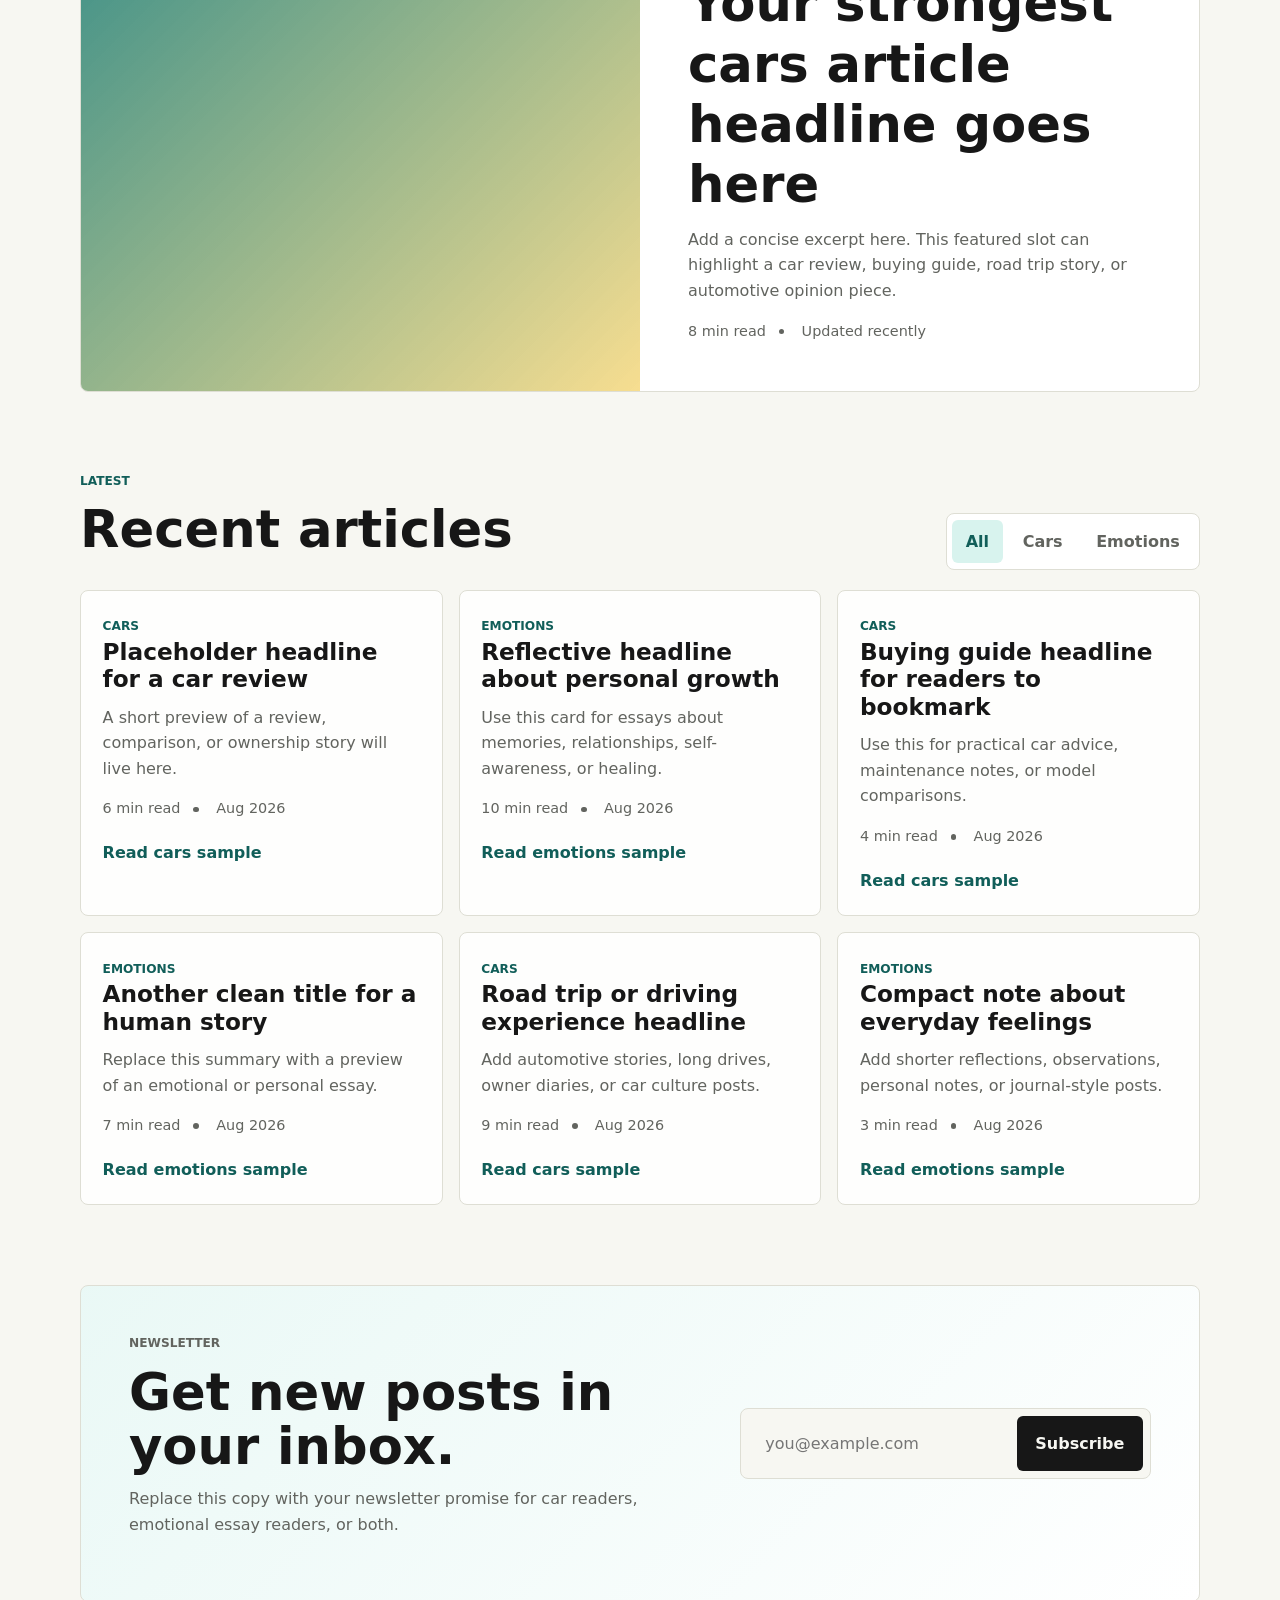
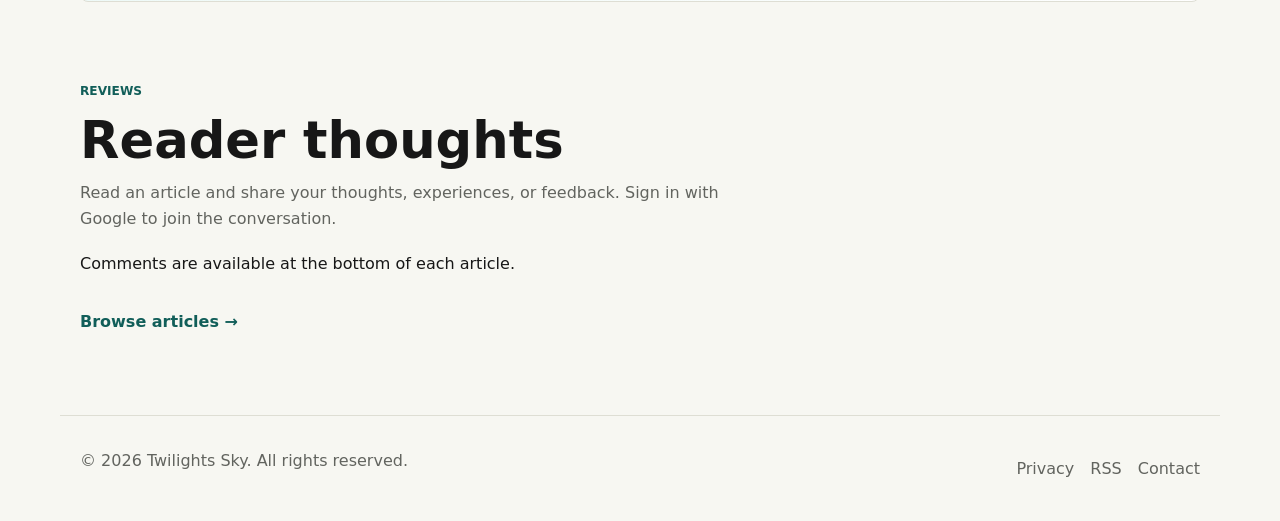
==== commit 7873d754: "Update index.html" ====
--- a/index.html
+++ b/index.html
@@ -79,7 +79,7 @@
         <div class="hero-content">
 
           <p class="eyebrow">
-            Two writers, two worlds
+            Two writers, One worlds
           </p>
 
 
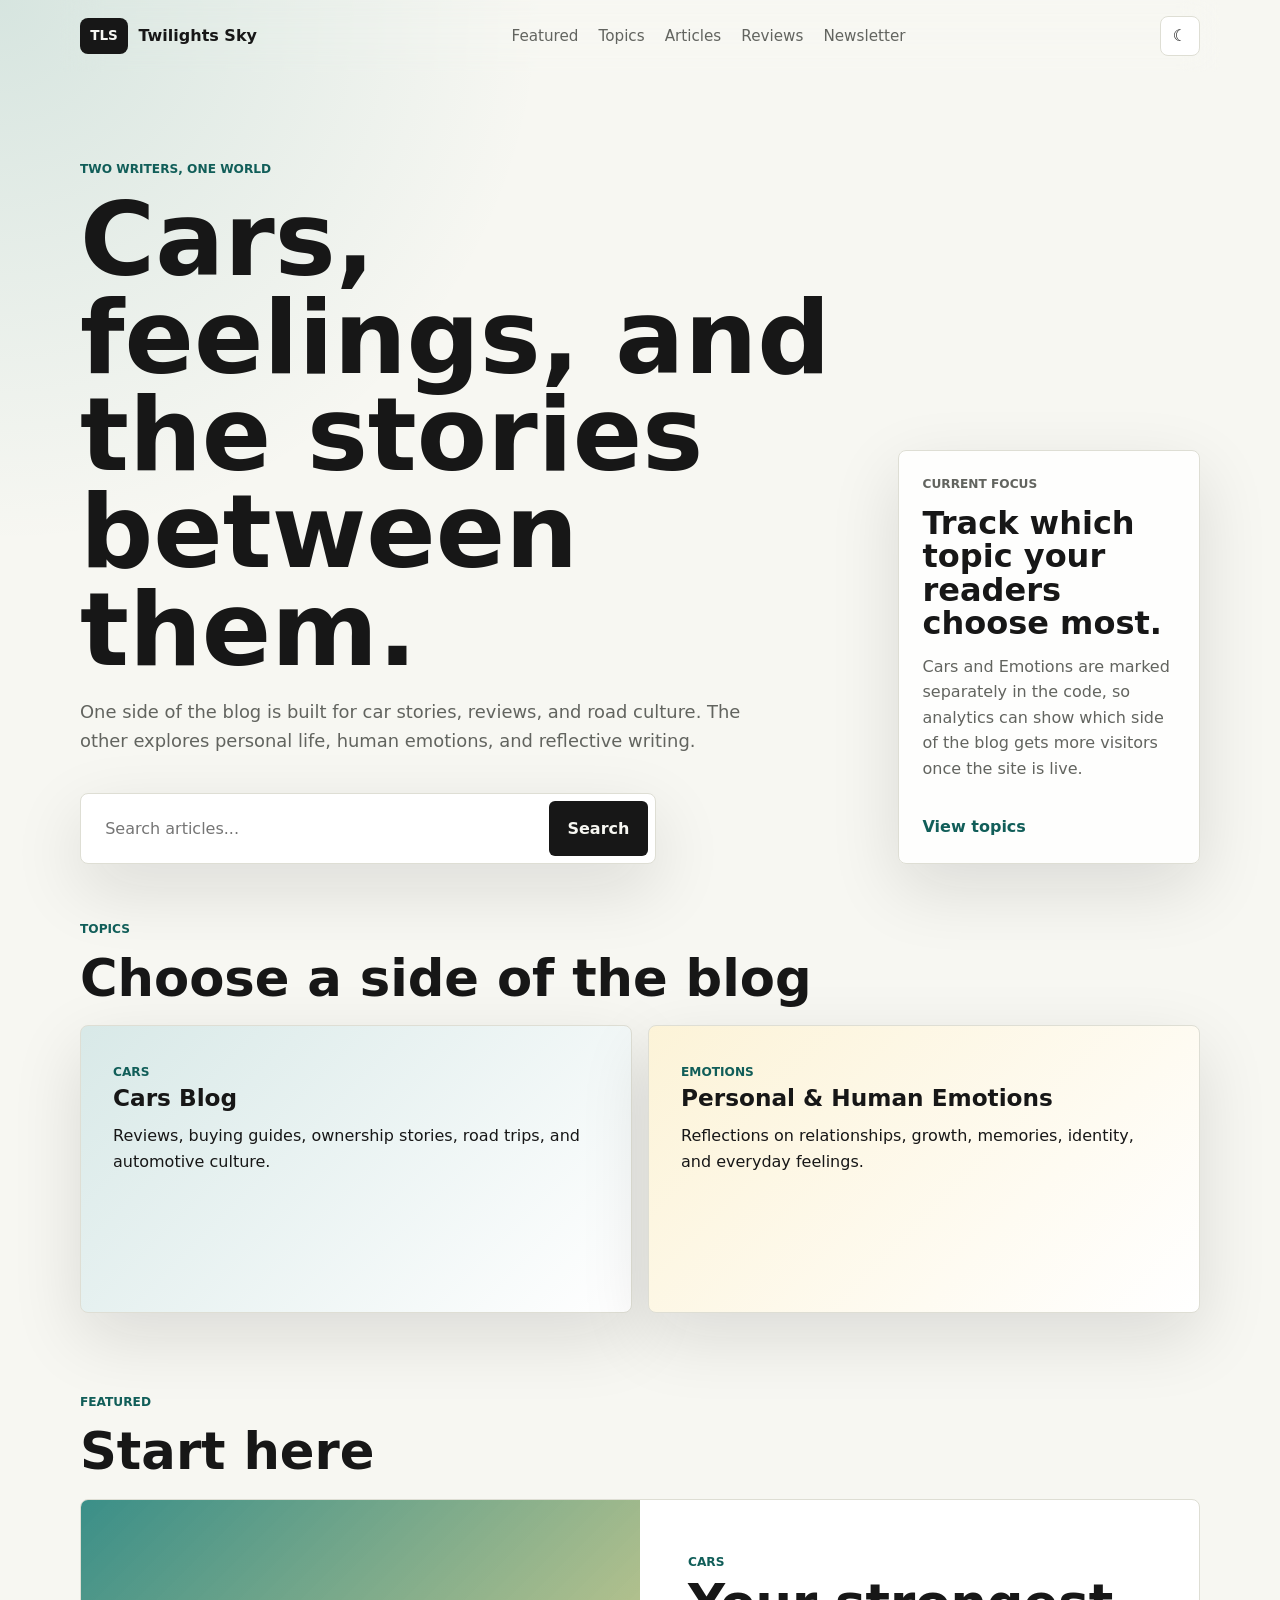
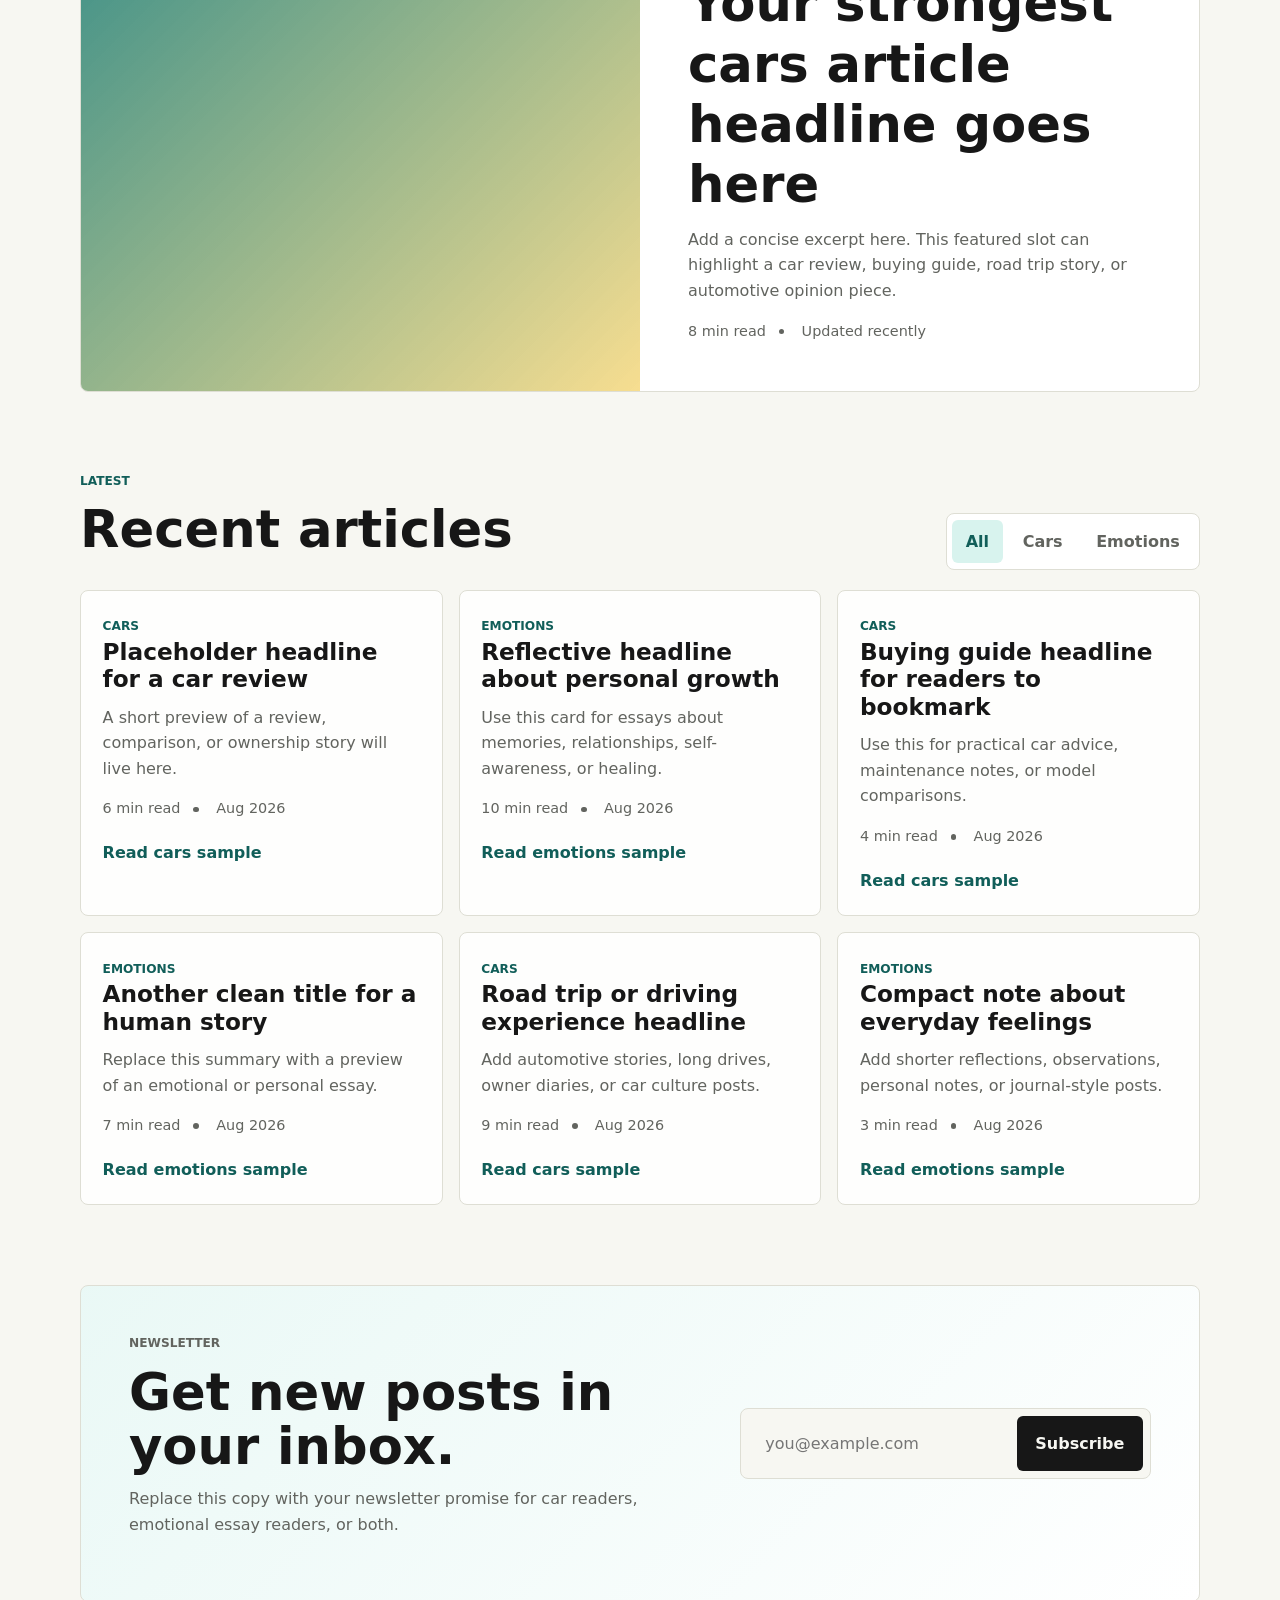
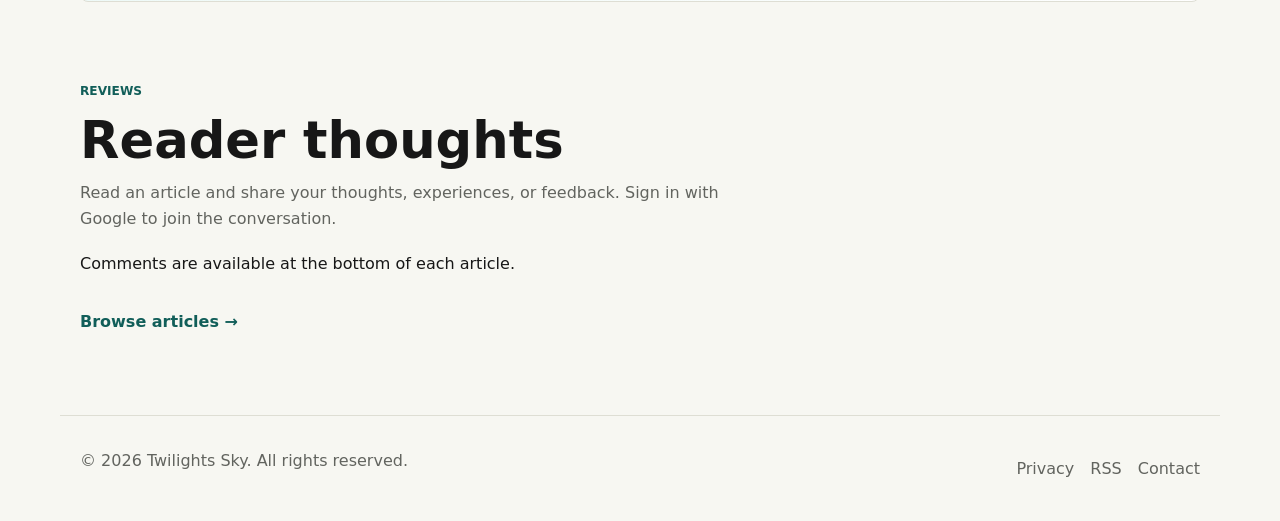
==== commit 20af06bf: "Updated heading" ====
--- a/index.html
+++ b/index.html
@@ -79,7 +79,7 @@
         <div class="hero-content">
 
           <p class="eyebrow">
-            Two writers, One worlds
+            Two writers, One world
           </p>
 
 
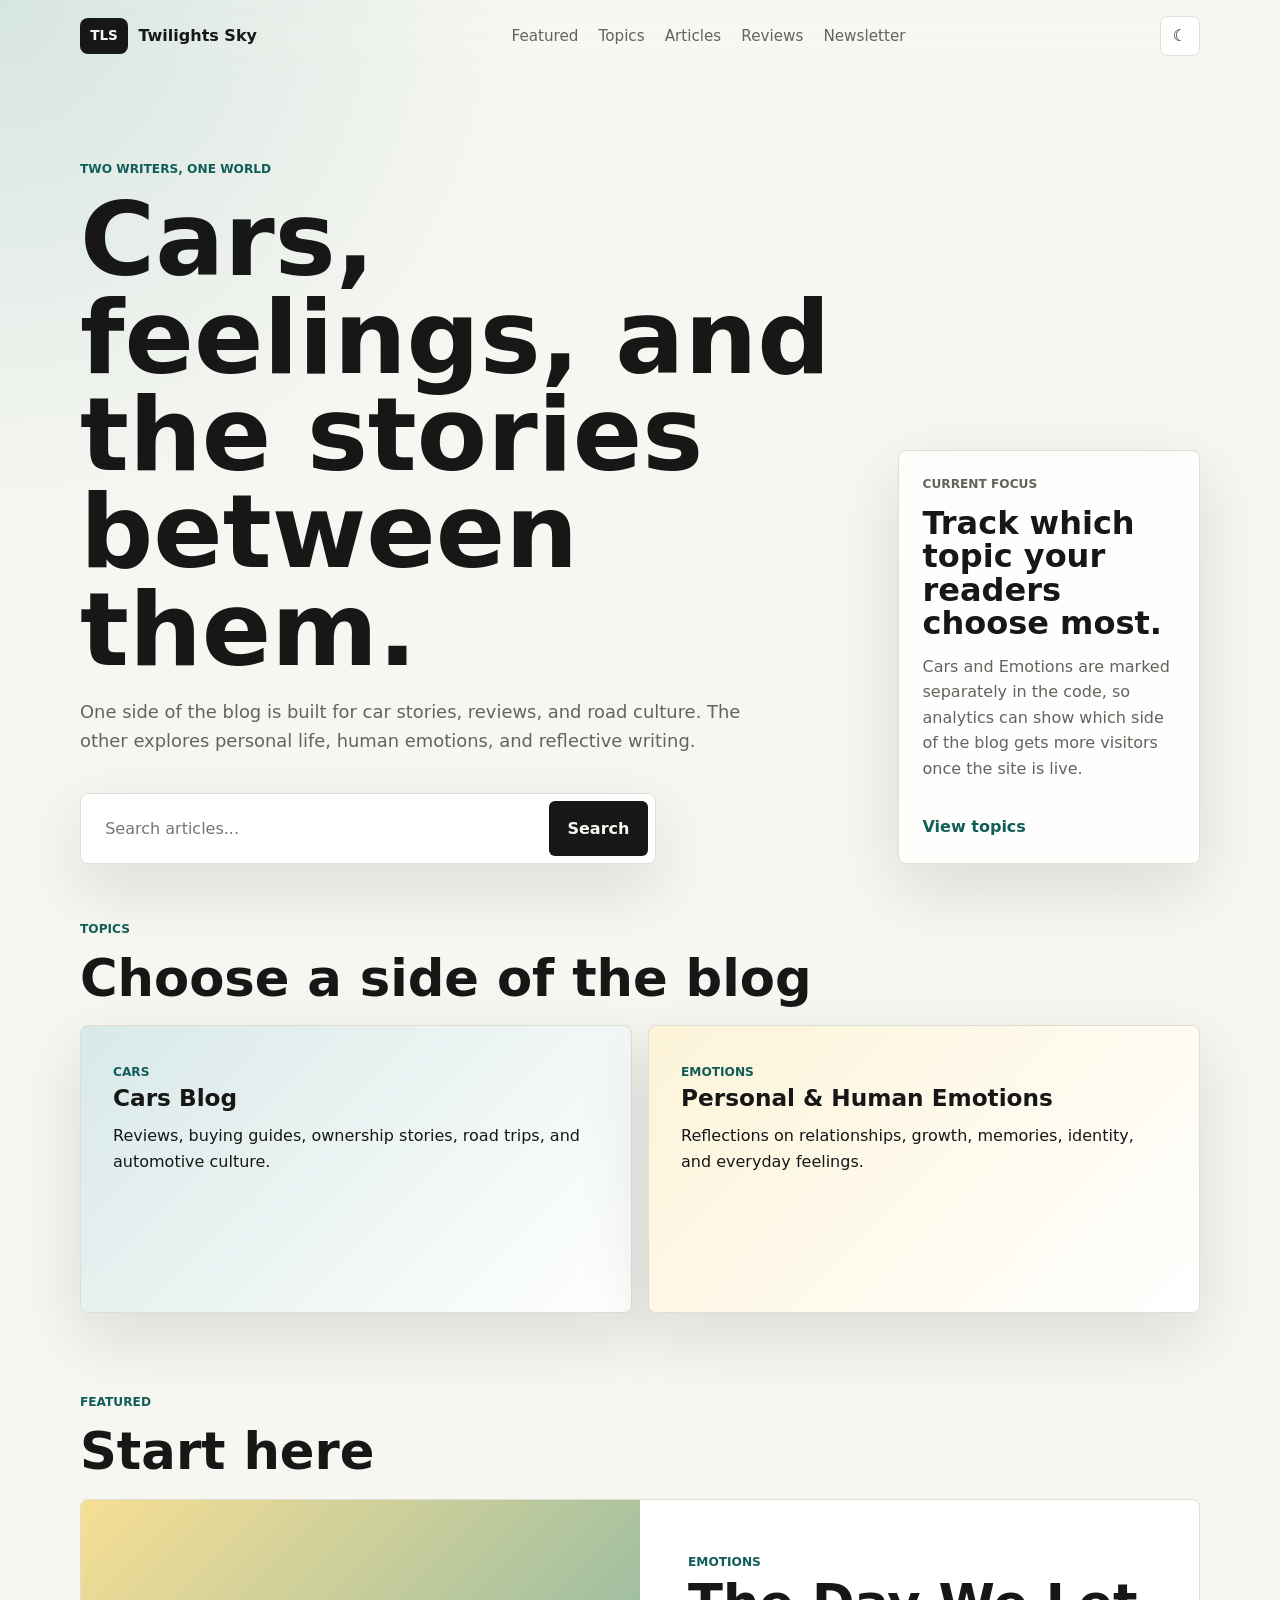
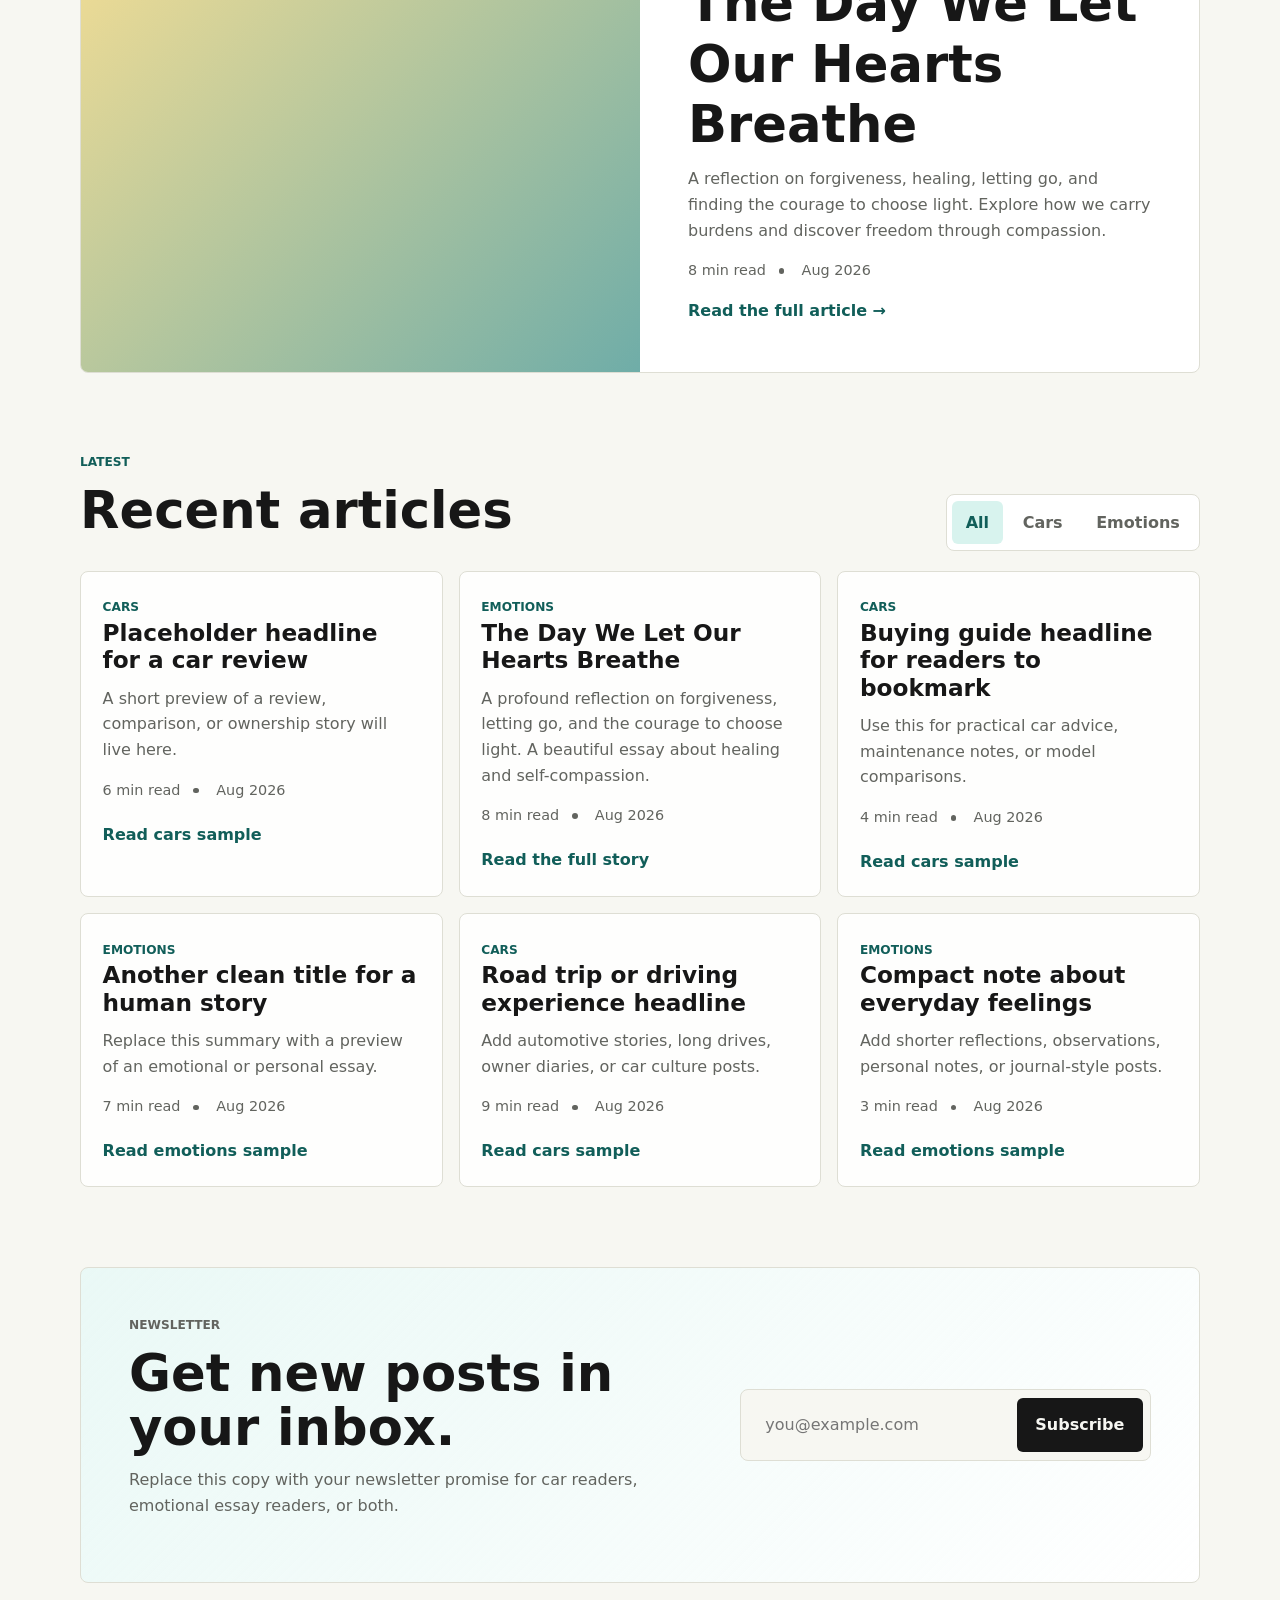
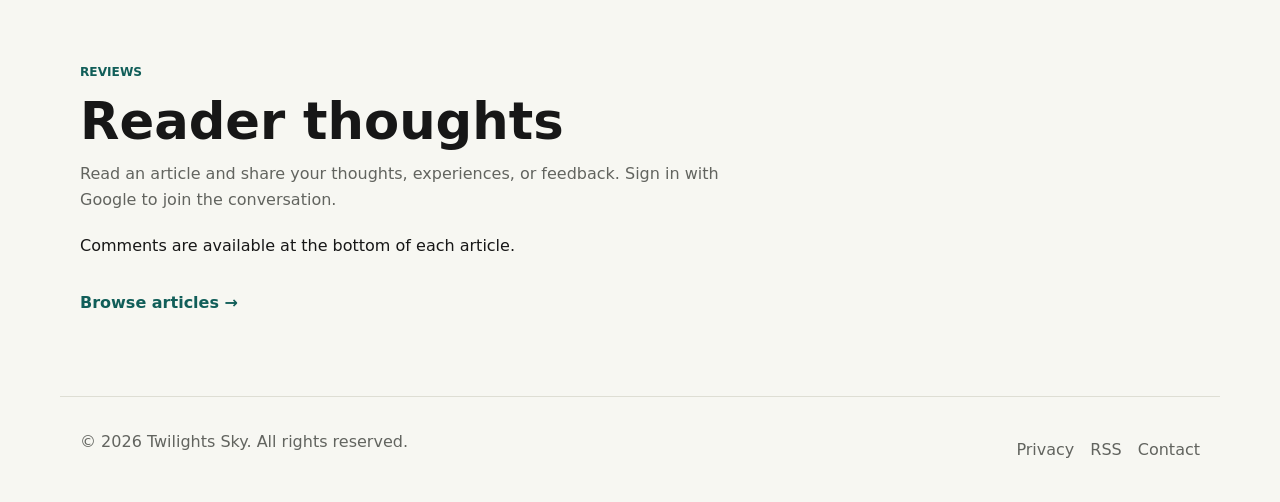
==== commit 24c30eef: "Make emotions blog content prominent in featured section - Update featured section to showcase 'The " ====
--- a/index.html
+++ b/index.html
@@ -275,28 +275,26 @@
         <article class="feature-grid">
 
           <div
-            class="feature-image"
+            class="feature-image emotions-feature"
             role="img"
-            aria-label="Abstract editorial image"
+            aria-label="Featured emotions blog post about forgiveness and healing"
           ></div>
 
 
           <div class="feature-copy">
 
             <span class="tag">
-              Cars
+              Emotions
             </span>
 
 
             <h3>
-              Your strongest cars article headline goes here
+              The Day We Let Our Hearts Breathe
             </h3>
 
 
             <p>
-              Add a concise excerpt here. This featured slot can
-              highlight a car review, buying guide, road trip story,
-              or automotive opinion piece.
+              A reflection on forgiveness, healing, letting go, and finding the courage to choose light. Explore how we carry burdens and discover freedom through compassion.
             </p>
 
 
@@ -307,10 +305,12 @@
               </span>
 
               <span>
-                Updated recently
+                Aug 2026
               </span>
 
             </div>
+
+            <a href="posts/emotions-post-template.html" class="text-link">Read the full article →</a>
 
           </div>
 
@@ -451,20 +451,19 @@
 
 
             <h3>
-              Reflective headline about personal growth
+              The Day We Let Our Hearts Breathe
             </h3>
 
 
             <p>
-              Use this card for essays about memories,
-              relationships, self-awareness, or healing.
+              A profound reflection on forgiveness, letting go, and the courage to choose light. A beautiful essay about healing and self-compassion.
             </p>
 
 
             <div class="article-meta">
 
               <span>
-                10 min read
+                8 min read
               </span>
 
               <span>
@@ -475,7 +474,7 @@
 
 
             <span class="read-more">
-              Read emotions sample
+              Read the full story
             </span>
 
           </a>
--- a/styles.css
+++ b/styles.css
@@ -539,6 +539,12 @@
     url("https://images.unsplash.com/photo-1490730141103-6cac27aaab94?auto=format&fit=crop&w=1400&q=80");
 }
 
+.emotions-feature {
+  background:
+    linear-gradient(135deg, rgba(242, 201, 76, 0.6), rgba(15, 118, 110, 0.6)),
+    url("https://images.unsplash.com/photo-1490730141103-6cac27aaab94?auto=format&fit=crop&w=1400&q=80");
+}
+
 .post-content {
   max-width: 720px;
 }
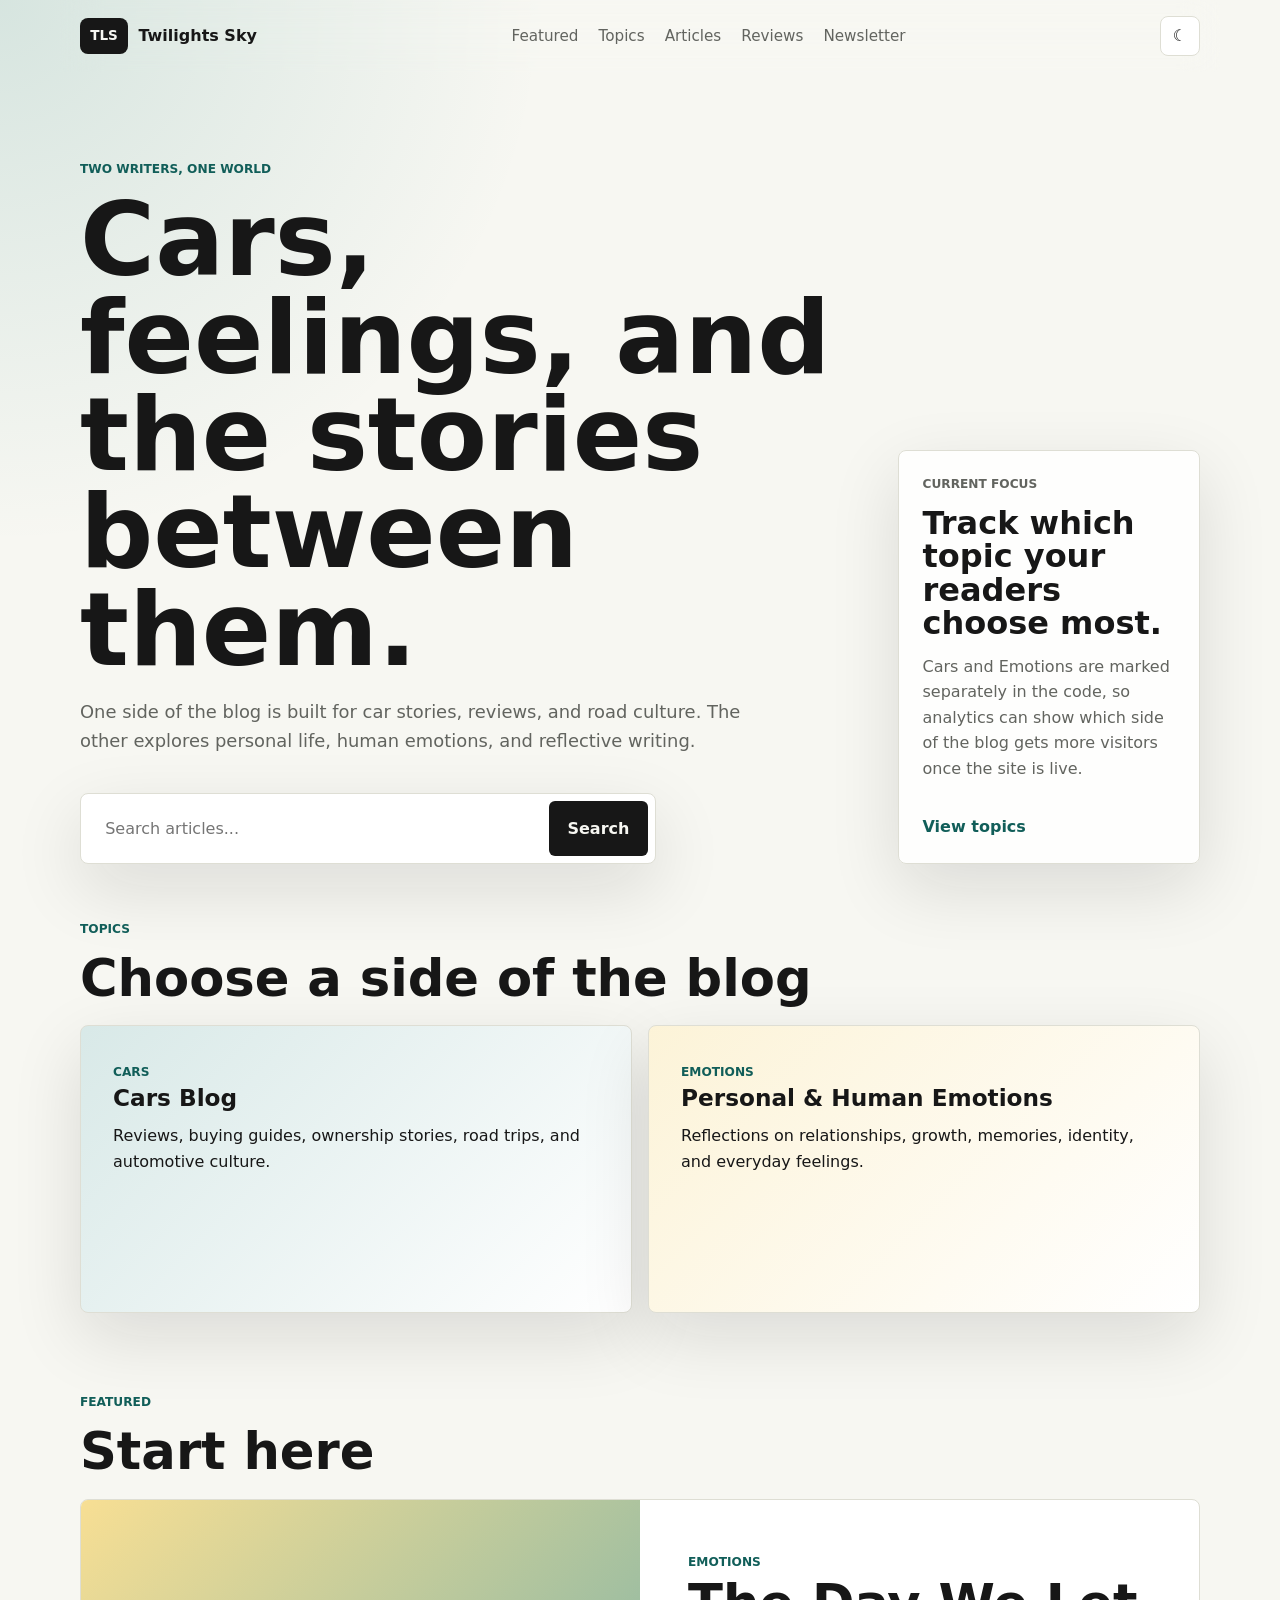
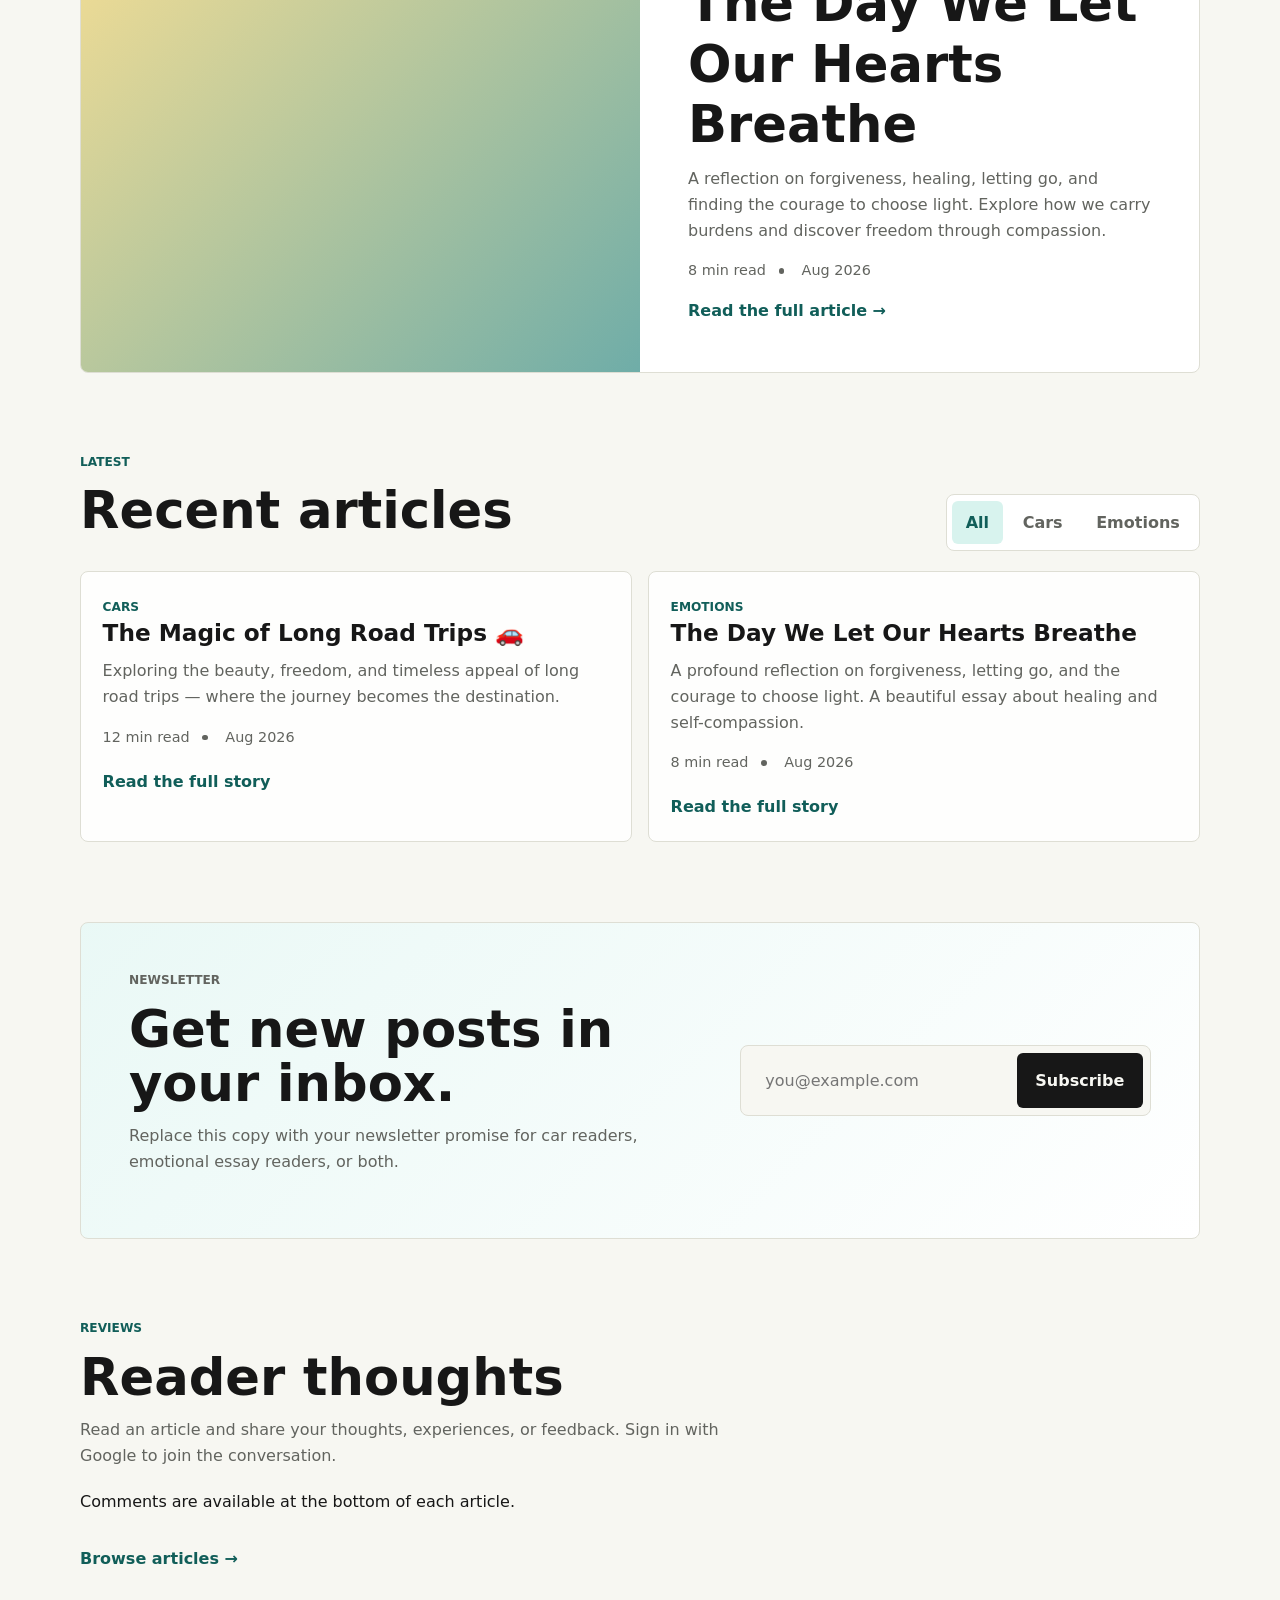
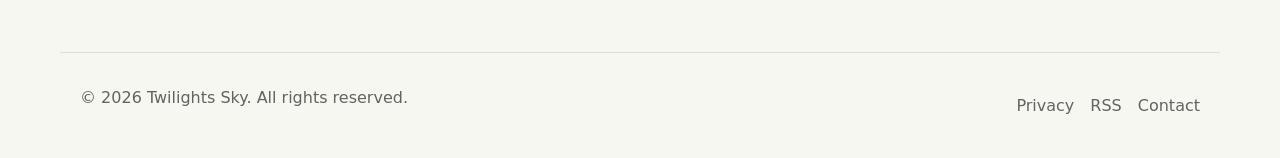
==== commit 338e38bc: "Add cars blog and organize content to show only two articles - Add 'The Magic of Long Road Trips' ar" ====
--- a/index.html
+++ b/index.html
@@ -405,20 +405,19 @@
 
 
             <h3>
-              Placeholder headline for a car review
+              The Magic of Long Road Trips 🚗
             </h3>
 
 
             <p>
-              A short preview of a review, comparison,
-              or ownership story will live here.
+              Exploring the beauty, freedom, and timeless appeal of long road trips — where the journey becomes the destination.
             </p>
 
 
             <div class="article-meta">
 
               <span>
-                6 min read
+                12 min read
               </span>
 
               <span>
@@ -429,7 +428,7 @@
 
 
             <span class="read-more">
-              Read cars sample
+              Read the full story
             </span>
 
           </a>
@@ -475,190 +474,6 @@
 
             <span class="read-more">
               Read the full story
-            </span>
-
-          </a>
-
-
-
-          <!-- Cars article -->
-
-          <a
-            class="article-card"
-            href="posts/cars-post-template.html"
-            data-category="cars"
-            data-topic="cars"
-          >
-
-            <span class="tag">
-              Cars
-            </span>
-
-
-            <h3>
-              Buying guide headline for readers to bookmark
-            </h3>
-
-
-            <p>
-              Use this for practical car advice,
-              maintenance notes, or model comparisons.
-            </p>
-
-
-            <div class="article-meta">
-
-              <span>
-                4 min read
-              </span>
-
-              <span>
-                Aug 2026
-              </span>
-
-            </div>
-
-
-            <span class="read-more">
-              Read cars sample
-            </span>
-
-          </a>
-
-
-
-          <!-- Emotions article -->
-
-          <a
-            class="article-card"
-            href="posts/emotions-post-template.html"
-            data-category="emotions"
-            data-topic="emotions"
-          >
-
-            <span class="tag">
-              Emotions
-            </span>
-
-
-            <h3>
-              Another clean title for a human story
-            </h3>
-
-
-            <p>
-              Replace this summary with a preview
-              of an emotional or personal essay.
-            </p>
-
-
-            <div class="article-meta">
-
-              <span>
-                7 min read
-              </span>
-
-              <span>
-                Aug 2026
-              </span>
-
-            </div>
-
-
-            <span class="read-more">
-              Read emotions sample
-            </span>
-
-          </a>
-
-
-
-          <!-- Cars article -->
-
-          <a
-            class="article-card"
-            href="posts/cars-post-template.html"
-            data-category="cars"
-            data-topic="cars"
-          >
-
-            <span class="tag">
-              Cars
-            </span>
-
-
-            <h3>
-              Road trip or driving experience headline
-            </h3>
-
-
-            <p>
-              Add automotive stories, long drives,
-              owner diaries, or car culture posts.
-            </p>
-
-
-            <div class="article-meta">
-
-              <span>
-                9 min read
-              </span>
-
-              <span>
-                Aug 2026
-              </span>
-
-            </div>
-
-
-            <span class="read-more">
-              Read cars sample
-            </span>
-
-          </a>
-
-
-
-          <!-- Emotions article -->
-
-          <a
-            class="article-card"
-            href="posts/emotions-post-template.html"
-            data-category="emotions"
-            data-topic="emotions"
-          >
-
-            <span class="tag">
-              Emotions
-            </span>
-
-
-            <h3>
-              Compact note about everyday feelings
-            </h3>
-
-
-            <p>
-              Add shorter reflections, observations,
-              personal notes, or journal-style posts.
-            </p>
-
-
-            <div class="article-meta">
-
-              <span>
-                3 min read
-              </span>
-
-              <span>
-                Aug 2026
-              </span>
-
-            </div>
-
-
-            <span class="read-more">
-              Read emotions sample
             </span>
 
           </a>
--- a/styles.css
+++ b/styles.css
@@ -397,7 +397,7 @@
 
 .article-grid {
   display: grid;
-  grid-template-columns: repeat(3, minmax(0, 1fr));
+  grid-template-columns: repeat(2, minmax(0, 1fr));
   gap: 1rem;
 }
 
